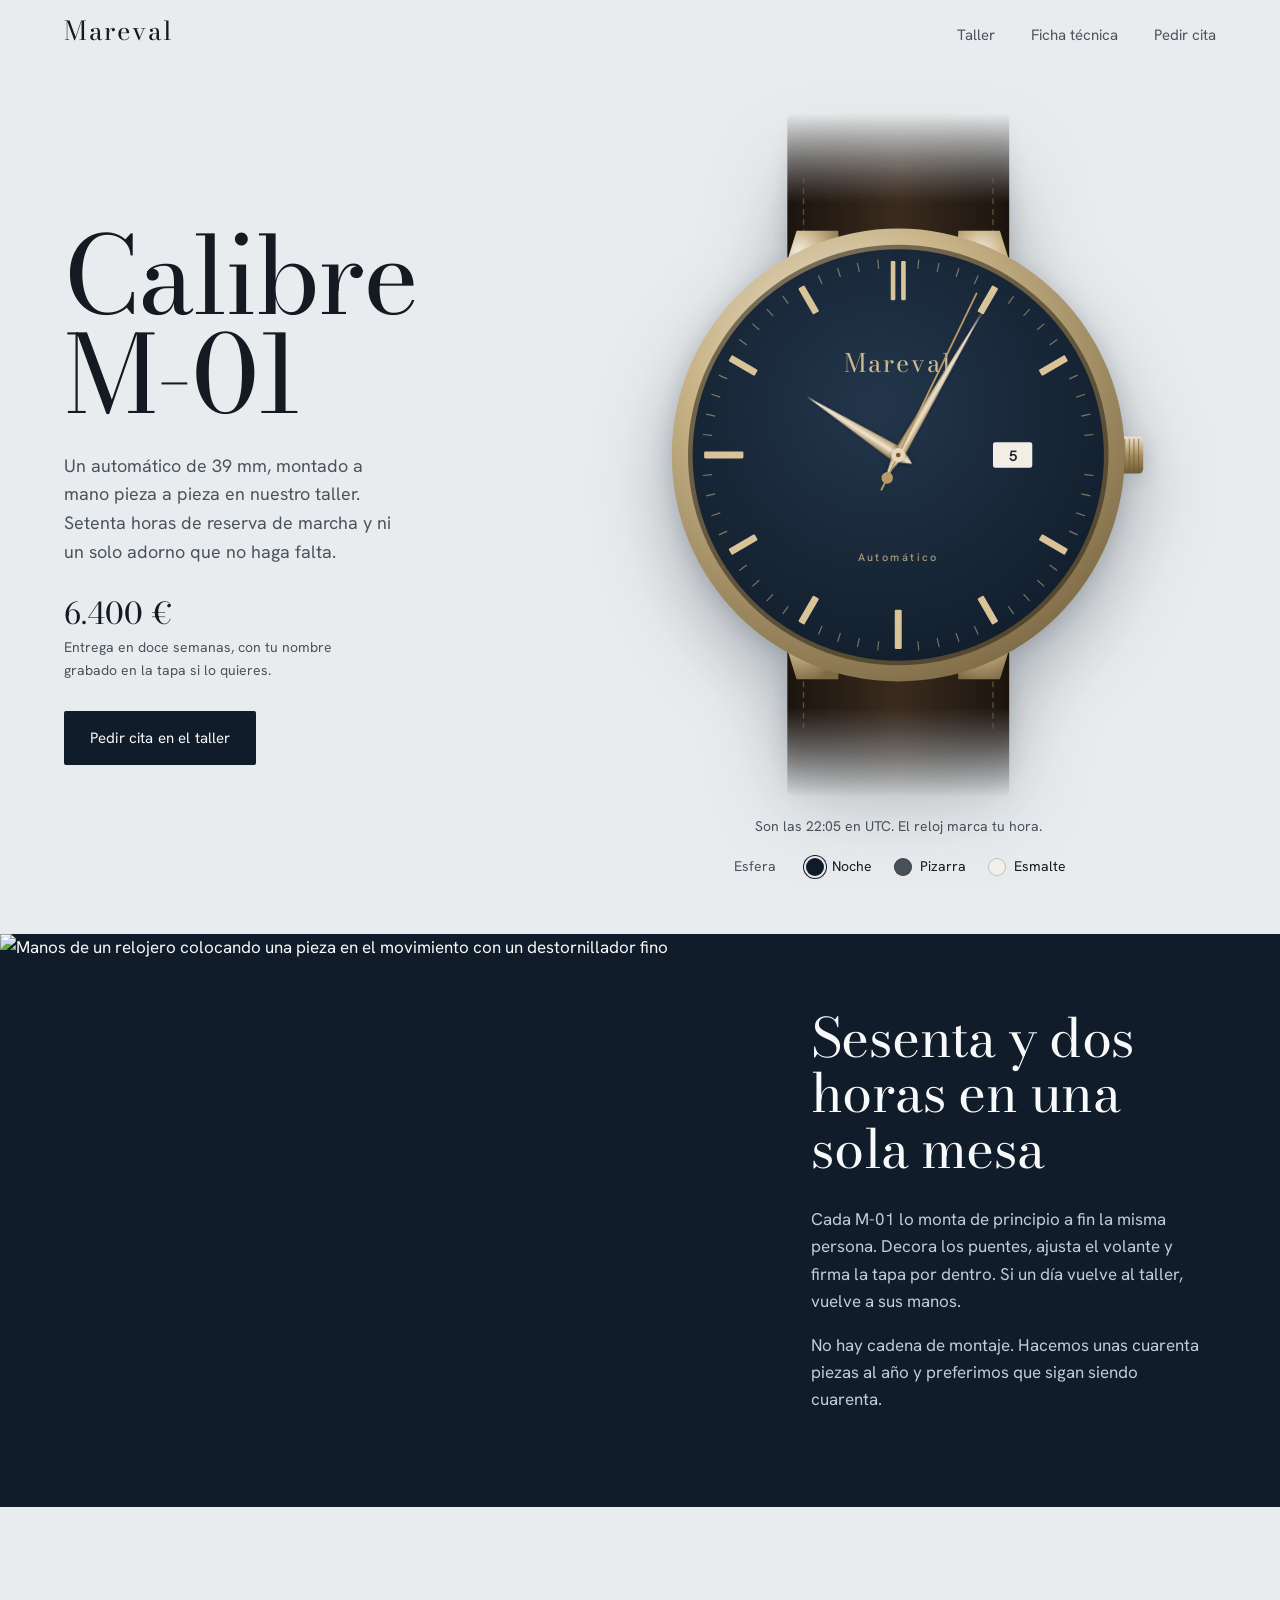
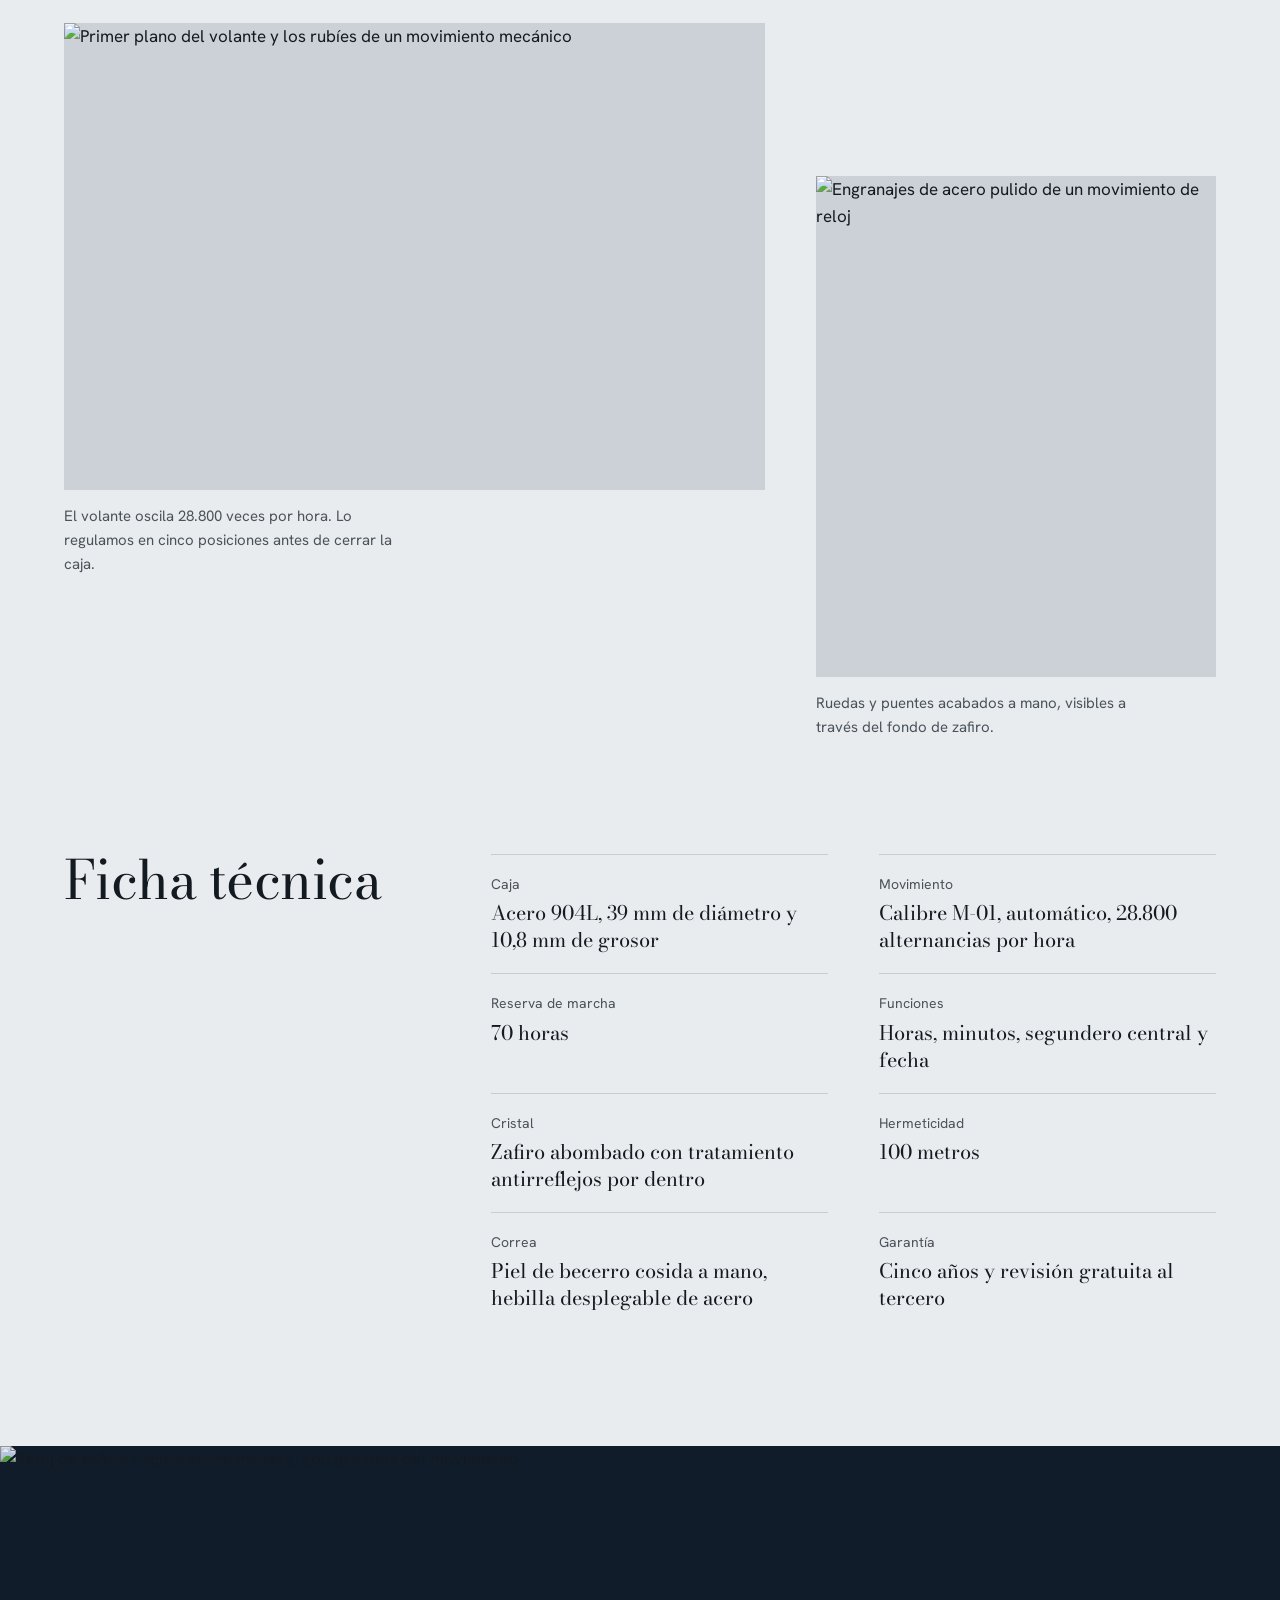
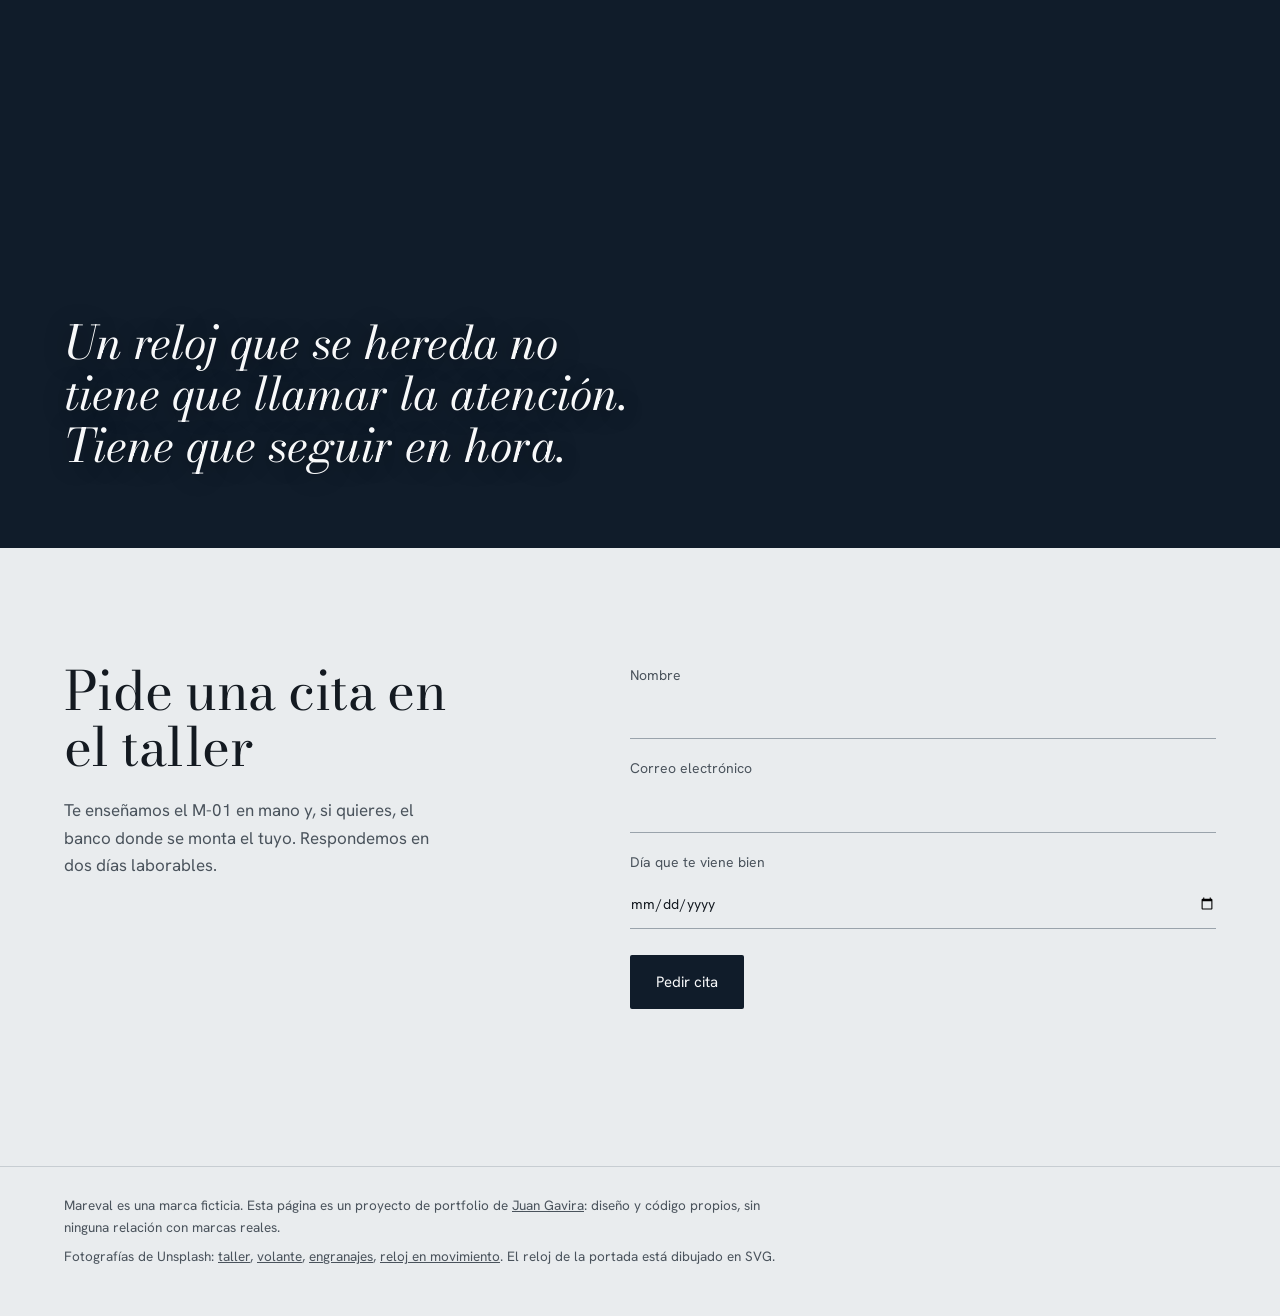
==== mareval/index.html @ 958d4805 "Portfolio y web de Mareval (marca ficticia) Co-Authored-By: Claude Opus 5.5 <noreply@anthropic.com> " ====
<!doctype html>
<html lang="es">
<head>
<meta charset="utf-8">
<meta name="viewport" content="width=device-width, initial-scale=1">
<title>Mareval · Calibre M-01</title>
<meta name="description" content="Mareval Calibre M-01: reloj automático de 39 mm ensamblado a mano. Marca ficticia creada como proyecto de portfolio.">
<link rel="preload" href="../assets/fonts/bodoni-moda-latin-400-normal.woff2" as="font" type="font/woff2" crossorigin>
<link rel="stylesheet" href="mareval.css">
</head>
<body>

<header class="bar">
  <a class="wordmark" href="#inicio" aria-label="Mareval, inicio">Mareval</a>
  <nav aria-label="Secciones">
    <a href="#taller">Taller</a>
    <a href="#ficha">Ficha técnica</a>
    <a href="#cita">Pedir cita</a>
  </nav>
</header>

<main id="inicio">

  <section class="hero" aria-labelledby="hero-t">
    <div class="hero-copy">
      <h1 id="hero-t">Calibre M-01</h1>
      <p class="lede">Un automático de 39&nbsp;mm, montado a mano pieza a pieza en nuestro taller. Setenta horas de reserva de marcha y ni un solo adorno que no haga falta.</p>
      <p class="price">6.400&nbsp;€</p>
      <p class="note">Entrega en doce semanas, con tu nombre grabado en la tapa si lo quieres.</p>
      <a class="cta" href="#cita">Pedir cita en el taller</a>
    </div>

    <figure class="hero-watch">
      <div class="dial-wrap">
        <svg id="dial" viewBox="-14 -96 428 592" role="img" aria-labelledby="dial-t">
          <title id="dial-t">Mareval Calibre M-01 marcando la hora actual</title>
          <defs>
            <radialGradient id="g-case" cx="38%" cy="30%" r="75%">
              <stop offset="0" stop-color="#F3EEE4"/>
              <stop offset=".45" stop-color="#C9B488"/>
              <stop offset="1" stop-color="#7E6A45"/>
            </radialGradient>
            <radialGradient id="g-dial" cx="45%" cy="38%" r="70%">
              <stop offset="0" style="stop-color: var(--dial-hi)"/>
              <stop offset="1" style="stop-color: var(--dial)"/>
            </radialGradient>
            <linearGradient id="g-hand" x1="0" x2="1">
              <stop offset="0" stop-color="#8C7449"/>
              <stop offset=".5" stop-color="#F1E6CF"/>
              <stop offset="1" stop-color="#A88E5E"/>
            </linearGradient>
            <linearGradient id="g-strap" x1="0" x2="1">
              <stop offset="0" stop-color="#1B140E"/><stop offset=".5" stop-color="#3A2B1E"/><stop offset="1" stop-color="#1B140E"/>
            </linearGradient>
            <linearGradient id="g-fade-top" x1="0" y1="0" x2="0" y2="1"><stop offset="0" stop-color="#fff" stop-opacity="0"/><stop offset=".55" stop-color="#fff"/></linearGradient>
            <linearGradient id="g-fade-bot" x1="0" y1="1" x2="0" y2="0"><stop offset="0" stop-color="#fff" stop-opacity="0"/><stop offset=".55" stop-color="#fff"/></linearGradient>
            <mask id="m-strap-top"><rect x="0" y="-96" width="400" height="140" fill="url(#g-fade-top)"/></mask>
            <mask id="m-strap-bot"><rect x="0" y="356" width="400" height="140" fill="url(#g-fade-bot)"/></mask>
            <linearGradient id="g-crown" x1="0" y1="0" x2="0" y2="1">
              <stop offset="0" stop-color="#EDE3CC"/><stop offset=".5" stop-color="#A88E5E"/><stop offset="1" stop-color="#6E5B38"/>
            </linearGradient>
            <filter id="f-shadow" x="-20%" y="-20%" width="140%" height="140%">
              <feDropShadow dx="0" dy="2.5" stdDeviation="2" flood-color="#000" flood-opacity=".35"/>
            </filter>
          </defs>
          <g class="strap">
            <rect x="104" y="-96" width="192" height="150" rx="6" fill="url(#g-strap)" mask="url(#m-strap-top)"/>
            <rect x="104" y="346" width="192" height="150" rx="6" fill="url(#g-strap)" mask="url(#m-strap-bot)"/>
            <path d="M118 -40 V40 M282 -40 V40 M118 360 V440 M282 360 V440" stroke="#7A6448" stroke-width="1.2" stroke-dasharray="5 4" opacity=".7" mask="url(#m-strap-top)"/>
            <path d="M118 360 V440 M282 360 V440" stroke="#7A6448" stroke-width="1.2" stroke-dasharray="5 4" opacity=".7" mask="url(#m-strap-bot)"/>
          </g>
          <g class="lugs" fill="url(#g-case)">
            <path d="M92 70 L112 6 L148 6 L150 40 Z"/><path d="M308 70 L288 6 L252 6 L250 40 Z"/>
            <path d="M92 330 L112 394 L148 394 L150 360 Z"/><path d="M308 330 L288 394 L252 394 L250 360 Z"/>
          </g>
          <rect x="392" y="184" width="20" height="32" rx="4" fill="url(#g-crown)"/>
          <path d="M396 186 V214 M400 186 V214 M404 186 V214 M408 186 V214" stroke="#6E5B38" stroke-width="1" opacity=".6"/>
          <circle cx="200" cy="200" r="196" fill="url(#g-case)"/>
          <circle cx="200" cy="200" r="182" fill="#2B2416" opacity=".55"/>
          <circle cx="200" cy="200" r="178" fill="url(#g-dial)"/>
          <g id="ticks"></g>
          <g id="indices"></g>
          <text x="200" y="128" text-anchor="middle" class="dial-brand">Mareval</text>
          <text x="200" y="292" text-anchor="middle" class="dial-small">Automático</text>
          <g class="date">
            <rect x="282" y="189" width="34" height="22" rx="2" style="fill: var(--date-bg)"/>
            <text id="date" x="299" y="205" text-anchor="middle">1</text>
          </g>
          <g id="h-hour" filter="url(#f-shadow)"><path d="M200 214 L193 200 L200 106 L207 200 Z" fill="url(#g-hand)"/></g>
          <g id="h-min" filter="url(#f-shadow)"><path d="M200 220 L195 200 L200 54 L205 200 Z" fill="url(#g-hand)"/></g>
          <g id="h-sec"><rect x="199.2" y="44" width="1.6" height="190" fill="#B89B66"/><circle cx="200" cy="222" r="5" fill="#B89B66"/></g>
          <circle cx="200" cy="200" r="6" fill="#E5D7B8"/><circle cx="200" cy="200" r="2" fill="#6E5B38"/>
        </svg>
      </div>
      <figcaption id="now">Marca tu hora local.</figcaption>
      <fieldset class="dials" aria-label="Color de la esfera">
        <legend>Esfera</legend>
        <label><input type="radio" name="dial" value="noche" checked><span class="sw sw-noche"></span>Noche</label>
        <label><input type="radio" name="dial" value="pizarra"><span class="sw sw-pizarra"></span>Pizarra</label>
        <label><input type="radio" name="dial" value="esmalte"><span class="sw sw-esmalte"></span>Esmalte</label>
      </fieldset>
    </figure>
  </section>

  <section class="taller" id="taller" aria-labelledby="taller-t">
    <figure class="taller-photo">
      <img src="https://images.unsplash.com/photo-1649803091689-0e65c4e9581f?w=1800&q=80&auto=format&fit=crop" alt="Manos de un relojero colocando una pieza en el movimiento con un destornillador fino" loading="lazy" width="1800" height="1200">
    </figure>
    <div class="taller-copy">
      <h2 id="taller-t">Sesenta y dos horas en una sola mesa</h2>
      <p>Cada M-01 lo monta de principio a fin la misma persona. Decora los puentes, ajusta el volante y firma la tapa por dentro. Si un día vuelve al taller, vuelve a sus manos.</p>
      <p>No hay cadena de montaje. Hacemos unas cuarenta piezas al año y preferimos que sigan siendo cuarenta.</p>
    </div>
  </section>

  <section class="macro" aria-label="El movimiento">
    <figure class="m1">
      <img src="https://images.unsplash.com/photo-1633451238042-85d93d267866?w=1400&q=80&auto=format&fit=crop" alt="Primer plano del volante y los rubíes de un movimiento mecánico" loading="lazy" width="1400" height="930">
      <figcaption>El volante oscila 28.800 veces por hora. Lo regulamos en cinco posiciones antes de cerrar la caja.</figcaption>
    </figure>
    <figure class="m2">
      <img src="https://images.unsplash.com/photo-1646724810360-abfa1bb76d6d?w=1000&q=80&auto=format&fit=crop" alt="Engranajes de acero pulido de un movimiento de reloj" loading="lazy" width="1000" height="900">
      <figcaption>Ruedas y puentes acabados a mano, visibles a través del fondo de zafiro.</figcaption>
    </figure>
  </section>

  <section class="ficha" id="ficha" aria-labelledby="ficha-t">
    <h2 id="ficha-t">Ficha técnica</h2>
    <dl>
      <div><dt>Caja</dt><dd>Acero 904L, 39&nbsp;mm de diámetro y 10,8&nbsp;mm de grosor</dd></div>
      <div><dt>Movimiento</dt><dd>Calibre M-01, automático, 28.800 alternancias por hora</dd></div>
      <div><dt>Reserva de marcha</dt><dd>70 horas</dd></div>
      <div><dt>Funciones</dt><dd>Horas, minutos, segundero central y fecha</dd></div>
      <div><dt>Cristal</dt><dd>Zafiro abombado con tratamiento antirreflejos por dentro</dd></div>
      <div><dt>Hermeticidad</dt><dd>100 metros</dd></div>
      <div><dt>Correa</dt><dd>Piel de becerro cosida a mano, hebilla desplegable de acero</dd></div>
      <div><dt>Garantía</dt><dd>Cinco años y revisión gratuita al tercero</dd></div>
    </dl>
  </section>

  <section class="pausa" aria-label="Fotografía">
    <img src="https://images.unsplash.com/photo-1772736785235-19d1579acb0e?w=2200&q=80&auto=format&fit=crop" alt="Reloj de esfera oscura sobre madera, con la estela del movimiento" loading="lazy" width="2200" height="1200">
    <p>Un reloj que se hereda no tiene que llamar la atención. Tiene que seguir en hora.</p>
  </section>

  <section class="cita" id="cita" aria-labelledby="cita-t">
    <div>
      <h2 id="cita-t">Pide una cita en el taller</h2>
      <p>Te enseñamos el M-01 en mano y, si quieres, el banco donde se monta el tuyo. Respondemos en dos días laborables.</p>
    </div>
    <form id="form-cita" novalidate>
      <label>Nombre<input name="nombre" autocomplete="name" required></label>
      <label>Correo electrónico<input name="email" type="email" autocomplete="email" required></label>
      <label>Día que te viene bien<input name="dia" type="date" required></label>
      <button type="submit">Pedir cita</button>
      <p class="form-msg" id="form-msg" role="status" aria-live="polite"></p>
    </form>
  </section>
</main>

<footer class="pie">
  <p>Mareval es una marca ficticia. Esta página es un proyecto de portfolio de <a href="../">Juan Gavira</a>: diseño y código propios, sin ninguna relación con marcas reales.</p>
  <p>Fotografías de Unsplash: <a href="https://unsplash.com/es/fotos/un-hombre-sostiene-un-reloj-en-la-mano-fToJybgJ0NQ">taller</a>, <a href="https://unsplash.com/es/fotos/un-primer-plano-de-una-esfera-de-reloj-con-los-engranajes-perdidos-3dyDozzCORw">volante</a>, <a href="https://unsplash.com/es/fotos/una-vista-de-cerca-de-un-movimiento-de-reloj-HmIwomthlWw">engranajes</a>, <a href="https://unsplash.com/es/fotos/un-reloj-con-desenfoque-de-movimiento-sobre-una-superficie-oscura-D8WPGuTbllA">reloj en movimiento</a>. El reloj de la portada está dibujado en SVG.</p>
</footer>

<script src="mareval.js"></script>
</body>
</html>
---- mareval/mareval.css ----
/* Mareval · Calibre M-01 — marca ficticia */
@font-face { font-family: "Bodoni Moda"; src: url("../assets/fonts/bodoni-moda-latin-400-normal.woff2") format("woff2"); font-weight: 400; font-display: swap; }
@font-face { font-family: "Bodoni Moda"; src: url("../assets/fonts/bodoni-moda-latin-500-normal.woff2") format("woff2"); font-weight: 500; font-display: swap; }
@font-face { font-family: "Bodoni Moda"; src: url("../assets/fonts/bodoni-moda-latin-400-italic.woff2") format("woff2"); font-weight: 400; font-style: italic; font-display: swap; }
@font-face { font-family: "Hanken Grotesk"; src: url("../assets/fonts/hanken-grotesk-latin-wght-normal.woff2") format("woff2"); font-weight: 100 900; font-display: swap; }

:root {
  /* paleta */
  --niebla: #E9ECEE;      /* fondo: gris frío, como el acero satinado */
  --medianoche: #101C2A;  /* esfera y secciones oscuras */
  --champan: #B89B66;     /* índices, agujas, detalles */
  --grafito: #4A535C;     /* texto secundario */
  --esmalte: #F8F9FA;     /* superficies claras */
  --tinta: #141A21;       /* texto principal */

  /* esfera (cambia con el selector) */
  --dial: #101C2A; --dial-hi: #23364B; --index: #D9C49A; --dial-text: #CDB98F; --date-bg: #F2EEE6; --date-fg: #1B2430;

  --serif: "Bodoni Moda", "Didot", "Bodoni 72", Georgia, serif;
  --sans: "Hanken Grotesk", "Helvetica Neue", Arial, sans-serif;
  --pad: clamp(20px, 5vw, 72px);
  --max: 1320px;
}
[data-dial="pizarra"] { --dial: #3B4248; --dial-hi: #5D666E; --index: #E8EBEE; --dial-text: #D6DADD; }
[data-dial="esmalte"] { --dial: #EDEAE3; --dial-hi: #FBFAF7; --index: #1D2733; --dial-text: #3A4450; --date-bg: #FFFFFF; }

* { box-sizing: border-box; }
html { scroll-behavior: smooth; }
@media (prefers-reduced-motion: reduce) { html { scroll-behavior: auto; } }
body { margin: 0; background: var(--niebla); color: var(--tinta); font: 400 17px/1.6 var(--sans); -webkit-font-smoothing: antialiased; }
img { display: block; max-width: 100%; height: auto; }
a { color: inherit; }
:focus-visible { outline: 2px solid var(--champan); outline-offset: 3px; }
h1, h2 { font-family: var(--serif); font-weight: 400; letter-spacing: -0.01em; margin: 0; }

/* ---- barra */
.bar { position: sticky; top: 0; z-index: 10; display: flex; align-items: baseline; justify-content: space-between; gap: 24px;
  padding: 18px var(--pad); background: color-mix(in srgb, var(--niebla) 88%, transparent); backdrop-filter: blur(10px); }
.wordmark { font: 400 26px/1 var(--serif); letter-spacing: 0.06em; text-decoration: none; }
.bar nav { display: flex; gap: clamp(14px, 3vw, 36px); font-size: 15px; }
.bar nav a { text-decoration: none; color: var(--grafito); }
.bar nav a:hover { color: var(--tinta); }

/* ---- portada */
.hero { max-width: var(--max); margin: 0 auto; min-height: calc(100svh - 64px); padding: clamp(24px, 4vw, 48px) var(--pad) 56px;
  display: grid; grid-template-columns: minmax(0, 5fr) minmax(0, 7fr); align-items: center; gap: clamp(24px, 5vw, 80px); }
.hero h1 { font-size: clamp(54px, 8.4vw, 132px); line-height: 0.92; letter-spacing: -0.025em; }
.lede { max-width: 34ch; margin: 28px 0 0; font-size: clamp(17px, 1.4vw, 19px); color: var(--grafito); }
.price { margin: 32px 0 0; font: 400 30px/1 var(--serif); }
.note { margin: 8px 0 0; font-size: 14px; color: var(--grafito); max-width: 36ch; }
.cta { display: inline-block; margin-top: 30px; padding: 15px 26px; background: var(--medianoche); color: var(--esmalte); text-decoration: none; font-size: 15px; letter-spacing: 0.01em; border-radius: 2px; }
.cta:hover { background: #1C2D41; }

.hero-watch { margin: 0; display: grid; justify-items: center; gap: 18px; }
.dial-wrap { height: min(76svh, 760px); max-width: 100%; aspect-ratio: 428 / 592; filter: drop-shadow(0 30px 40px rgba(16, 28, 42, 0.28)) drop-shadow(0 6px 10px rgba(16, 28, 42, 0.18)); }
#dial { width: 100%; height: 100%; display: block; }
#dial circle[fill="url(#g-dial)"] { transition: fill 400ms ease; }
.tick { stroke: var(--dial-text); stroke-width: 1; opacity: .55; }
.idx { fill: var(--index); }
.dial-brand { font: 400 22px var(--serif); letter-spacing: 0.08em; fill: var(--dial-text); }
.dial-small { font: 500 9.5px var(--sans); letter-spacing: 0.22em; fill: var(--dial-text); opacity: .8; }
.date text { font: 600 13px var(--sans); fill: var(--date-fg); }
#now { font-size: 14px; color: var(--grafito); font-variant-numeric: tabular-nums; }

.dials { border: 0; margin: 0; padding: 0; display: flex; gap: 22px; align-items: center; }
.dials legend { float: left; margin-right: 6px; font-size: 14px; color: var(--grafito); }
.dials label { display: inline-flex; align-items: center; gap: 8px; font-size: 14px; cursor: pointer; }
.dials input { position: absolute; opacity: 0; pointer-events: none; }
.sw { width: 18px; height: 18px; border-radius: 50%; box-shadow: inset 0 0 0 1px rgba(0,0,0,.2); }
.sw-noche { background: #101C2A; } .sw-pizarra { background: #4A5259; } .sw-esmalte { background: #F3F1EC; }
.dials input:checked + .sw { box-shadow: 0 0 0 2px var(--niebla), 0 0 0 3px var(--tinta); }
.dials input:focus-visible + .sw { outline: 2px solid var(--champan); outline-offset: 4px; }

/* ---- taller */
.taller { background: var(--medianoche); color: var(--esmalte); display: grid; grid-template-columns: minmax(0, 7fr) minmax(0, 5fr); align-items: end; }
.taller-photo { margin: 0; height: 100%; min-height: 520px; }
.taller-photo img { width: 100%; height: 100%; object-fit: cover; }
.taller-copy { padding: clamp(40px, 6vw, 96px) var(--pad) clamp(40px, 6vw, 96px) clamp(32px, 5vw, 72px); }
.taller h2 { font-size: clamp(34px, 4.2vw, 60px); line-height: 1.04; max-width: 13ch; }
.taller p { color: #C3CBD3; max-width: 40ch; }
.taller h2 + p { margin-top: 28px; }

/* ---- macro */
.macro { max-width: var(--max); margin: 0 auto; padding: clamp(64px, 9vw, 140px) var(--pad); display: grid; grid-template-columns: minmax(0, 7fr) minmax(0, 4fr); gap: clamp(20px, 4vw, 56px); align-items: start; }
.macro figure { margin: 0; }
.macro .m2 { margin-top: clamp(60px, 12vw, 180px); }
.macro img { width: 100%; aspect-ratio: 3 / 2; object-fit: cover; background: #CBD1D6; }
.macro .m2 img { aspect-ratio: 4 / 5; }
.macro figcaption { margin-top: 14px; font-size: 15px; color: var(--grafito); max-width: 42ch; }

/* ---- ficha */
.ficha { max-width: var(--max); margin: 0 auto; padding: 0 var(--pad) clamp(64px, 9vw, 140px); display: grid; grid-template-columns: minmax(0, 4fr) minmax(0, 8fr); gap: clamp(24px, 5vw, 80px); }
.ficha h2 { font-size: clamp(34px, 4.2vw, 60px); line-height: 1; }
.ficha dl { margin: 0; display: grid; grid-template-columns: 1fr 1fr; column-gap: clamp(24px, 4vw, 56px); }
.ficha dl div { padding: 18px 0 20px; border-top: 1px solid #C7CDD2; }
.ficha dt { font-size: 14px; color: var(--grafito); }
.ficha dd { margin: 4px 0 0; font: 400 20px/1.35 var(--serif); }

/* ---- pausa */
.pausa { position: relative; background: var(--medianoche); }
.pausa img { width: 100%; height: min(78svh, 760px); object-fit: cover; opacity: .9; }
.pausa p { position: absolute; left: var(--pad); bottom: clamp(28px, 6vw, 80px); margin: 0; max-width: 20ch; color: var(--esmalte);
  font: italic 400 clamp(28px, 3.6vw, 52px)/1.12 var(--serif); text-shadow: 0 2px 24px rgba(0,0,0,.45); }

/* ---- cita */
.cita { max-width: var(--max); margin: 0 auto; padding: clamp(64px, 9vw, 140px) var(--pad); display: grid; grid-template-columns: minmax(0, 5fr) minmax(0, 6fr); gap: clamp(24px, 6vw, 96px); }
.cita h2 { font-size: clamp(34px, 4.2vw, 60px); line-height: 1.04; max-width: 12ch; }
.cita h2 + p { color: var(--grafito); max-width: 38ch; margin-top: 22px; }
form { display: grid; gap: 18px; align-content: start; }
form label { display: grid; gap: 6px; font-size: 14px; color: var(--grafito); }
form input { font: inherit; color: var(--tinta); padding: 12px 0; border: 0; border-bottom: 1px solid #9AA3AB; background: transparent; border-radius: 0; }
form input:focus { outline: none; border-bottom-color: var(--tinta); }
form input:focus-visible { outline: 2px solid var(--champan); outline-offset: 2px; }
form button { justify-self: start; margin-top: 8px; padding: 15px 26px; font: inherit; font-size: 15px; background: var(--medianoche); color: var(--esmalte); border: 0; border-radius: 2px; cursor: pointer; }
form button:hover { background: #1C2D41; }
.form-msg { margin: 0; min-height: 1.6em; font-size: 15px; }
.form-msg.bad { color: #9B2C2C; } .form-msg.ok { color: #2F5D3A; }

/* ---- pie */
.pie { border-top: 1px solid #C7CDD2; max-width: var(--max); margin: 0 auto; padding: 28px var(--pad) 40px; font-size: 13.5px; color: var(--grafito); }
.pie p { max-width: 90ch; margin: 0 0 8px; }

/* ---- móvil */
@media (max-width: 860px) {
  .hero { grid-template-columns: 1fr; min-height: 0; }
  .hero-watch { order: -1; }
  .dial-wrap { height: auto; width: min(80%, 360px); }
  .taller { grid-template-columns: 1fr; }
  .taller-photo { min-height: 320px; }
  .macro, .ficha, .cita { grid-template-columns: 1fr; }
  .macro .m2 { margin-top: 0; }
  .ficha dl { grid-template-columns: 1fr; }
  .bar nav a:not(:last-child) { display: none; }
}
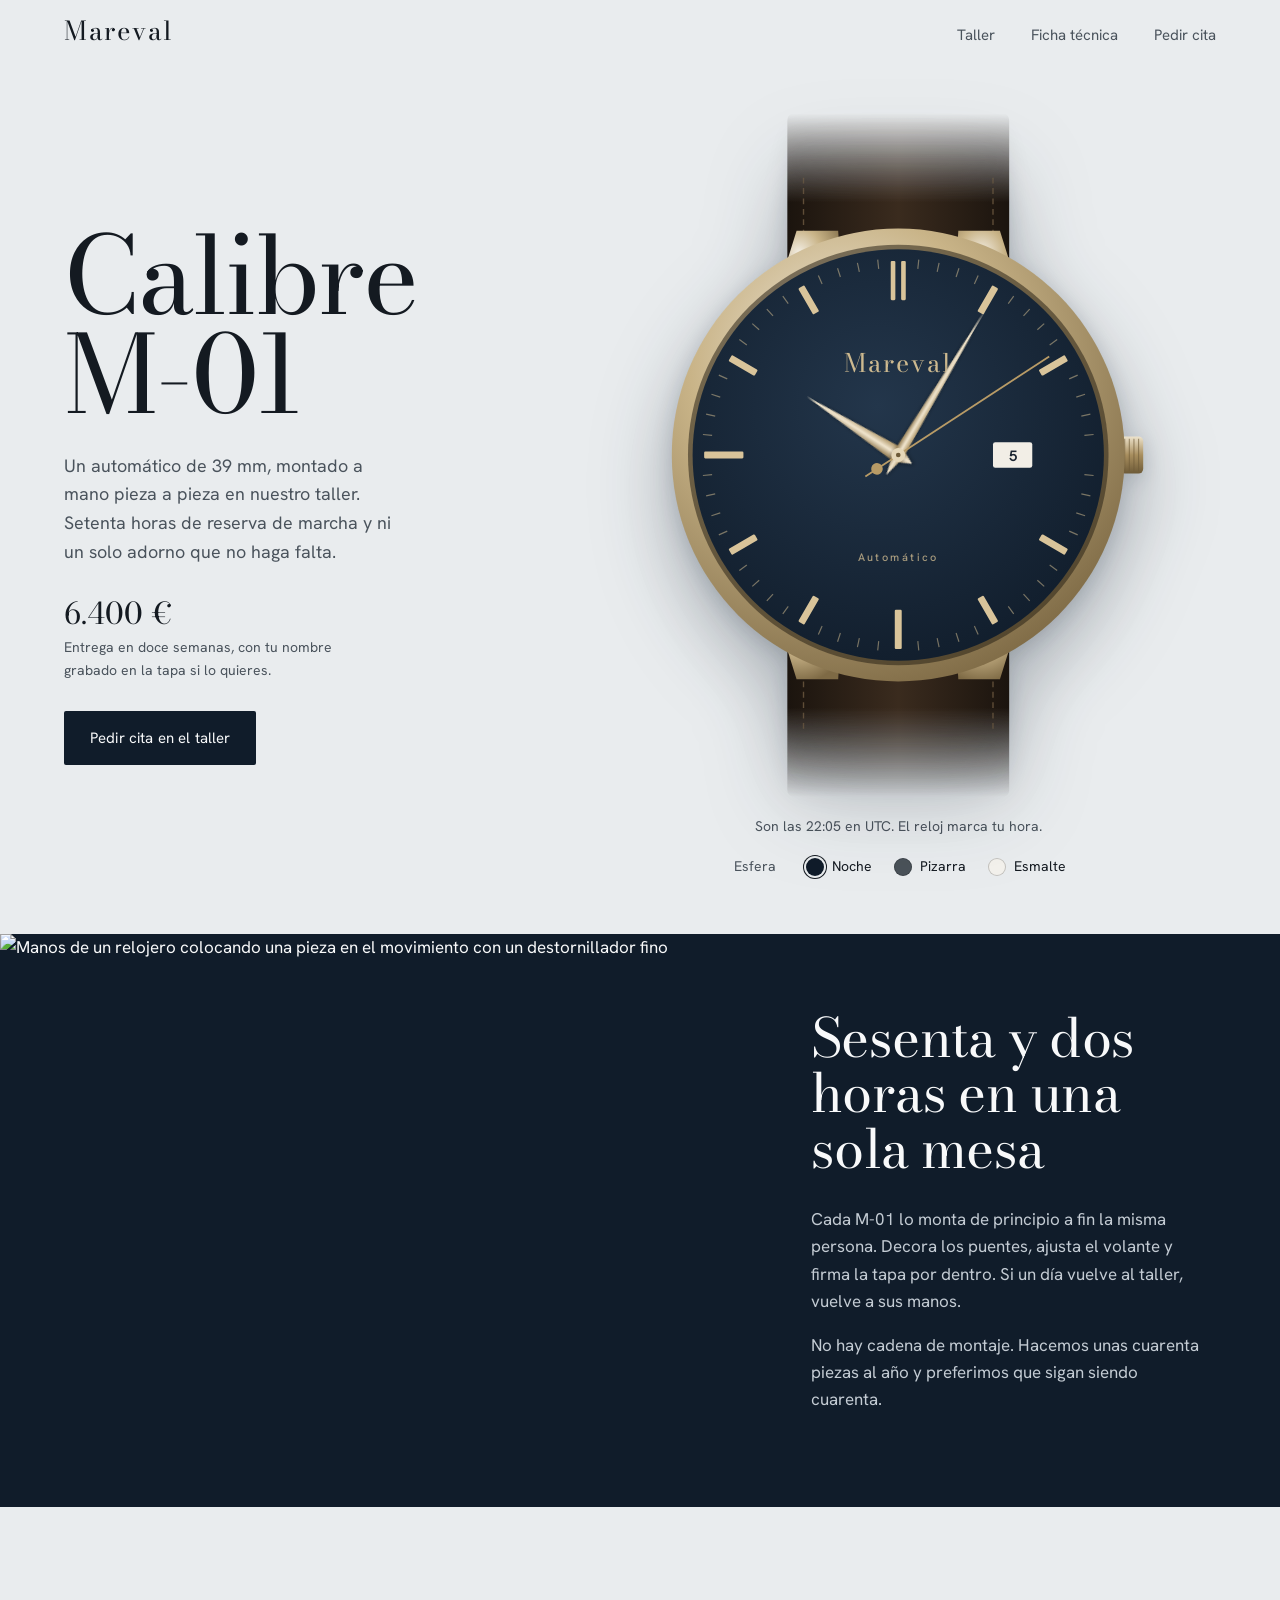
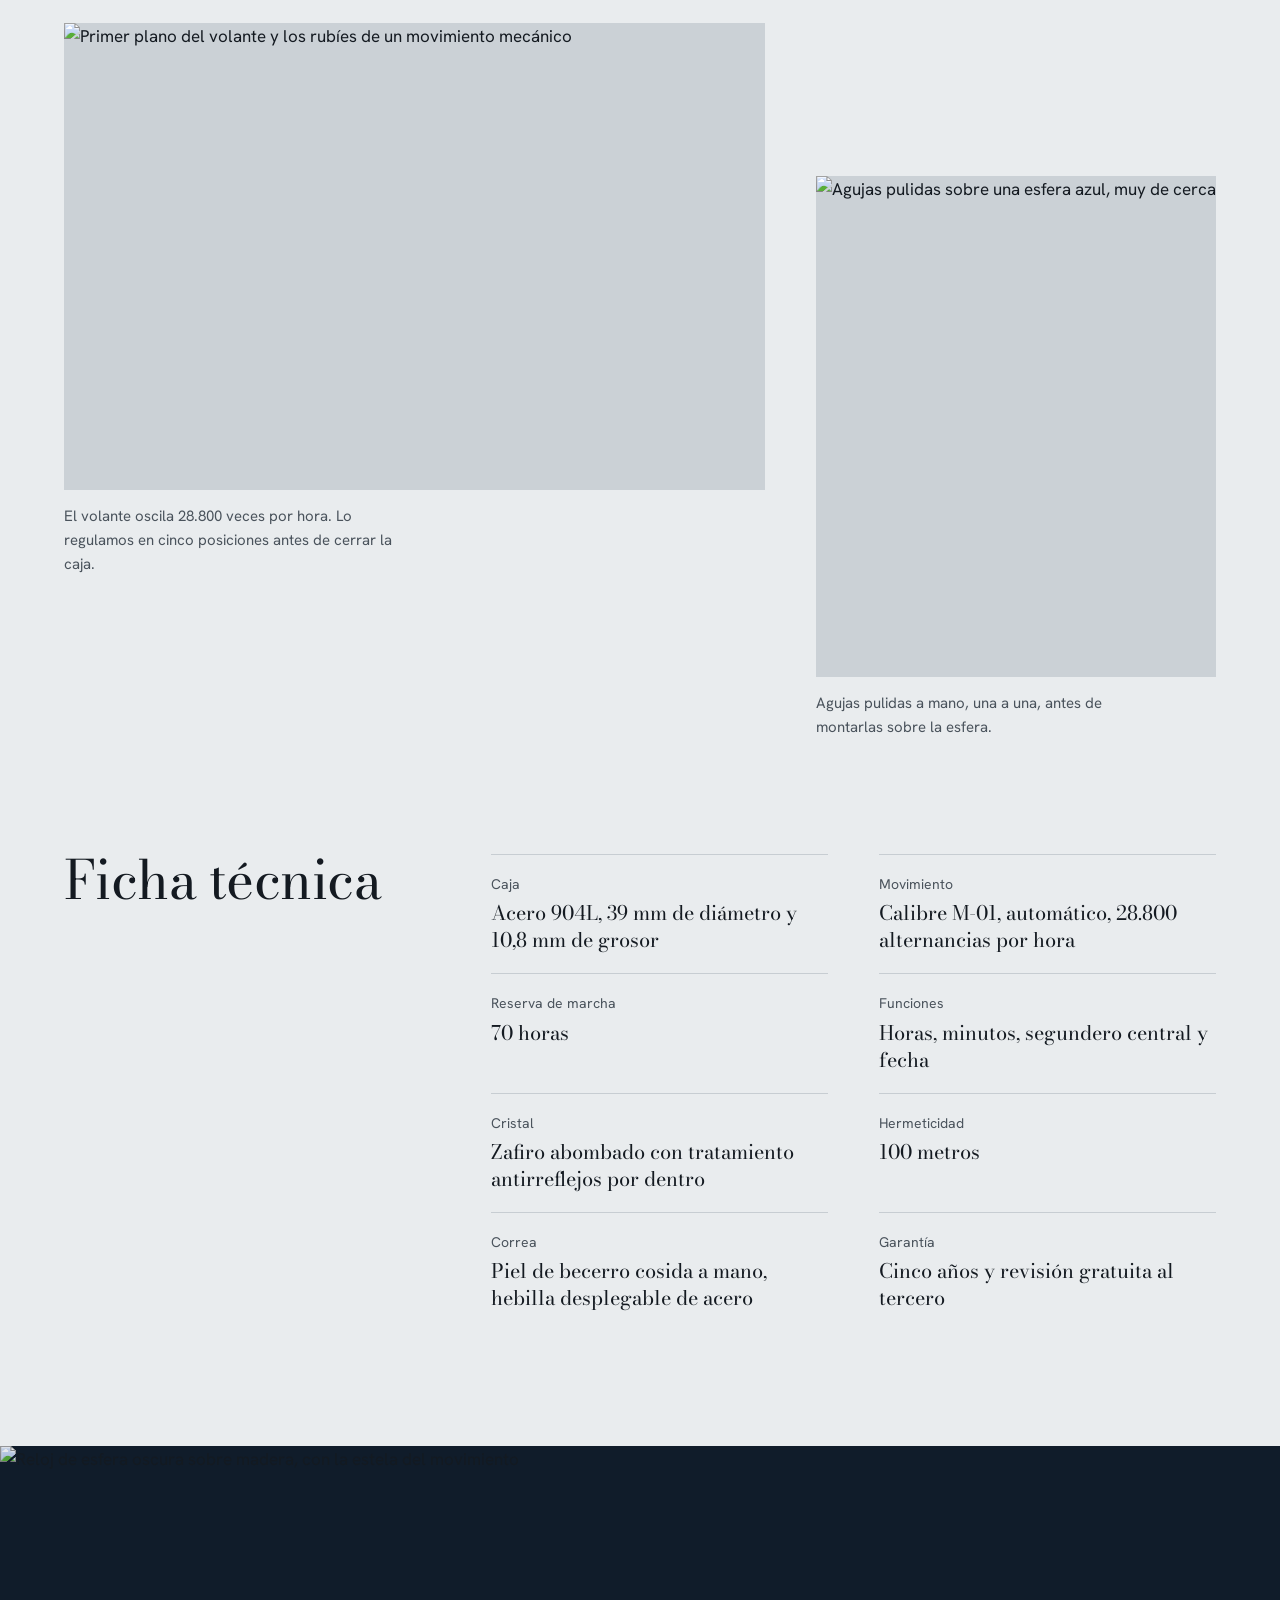
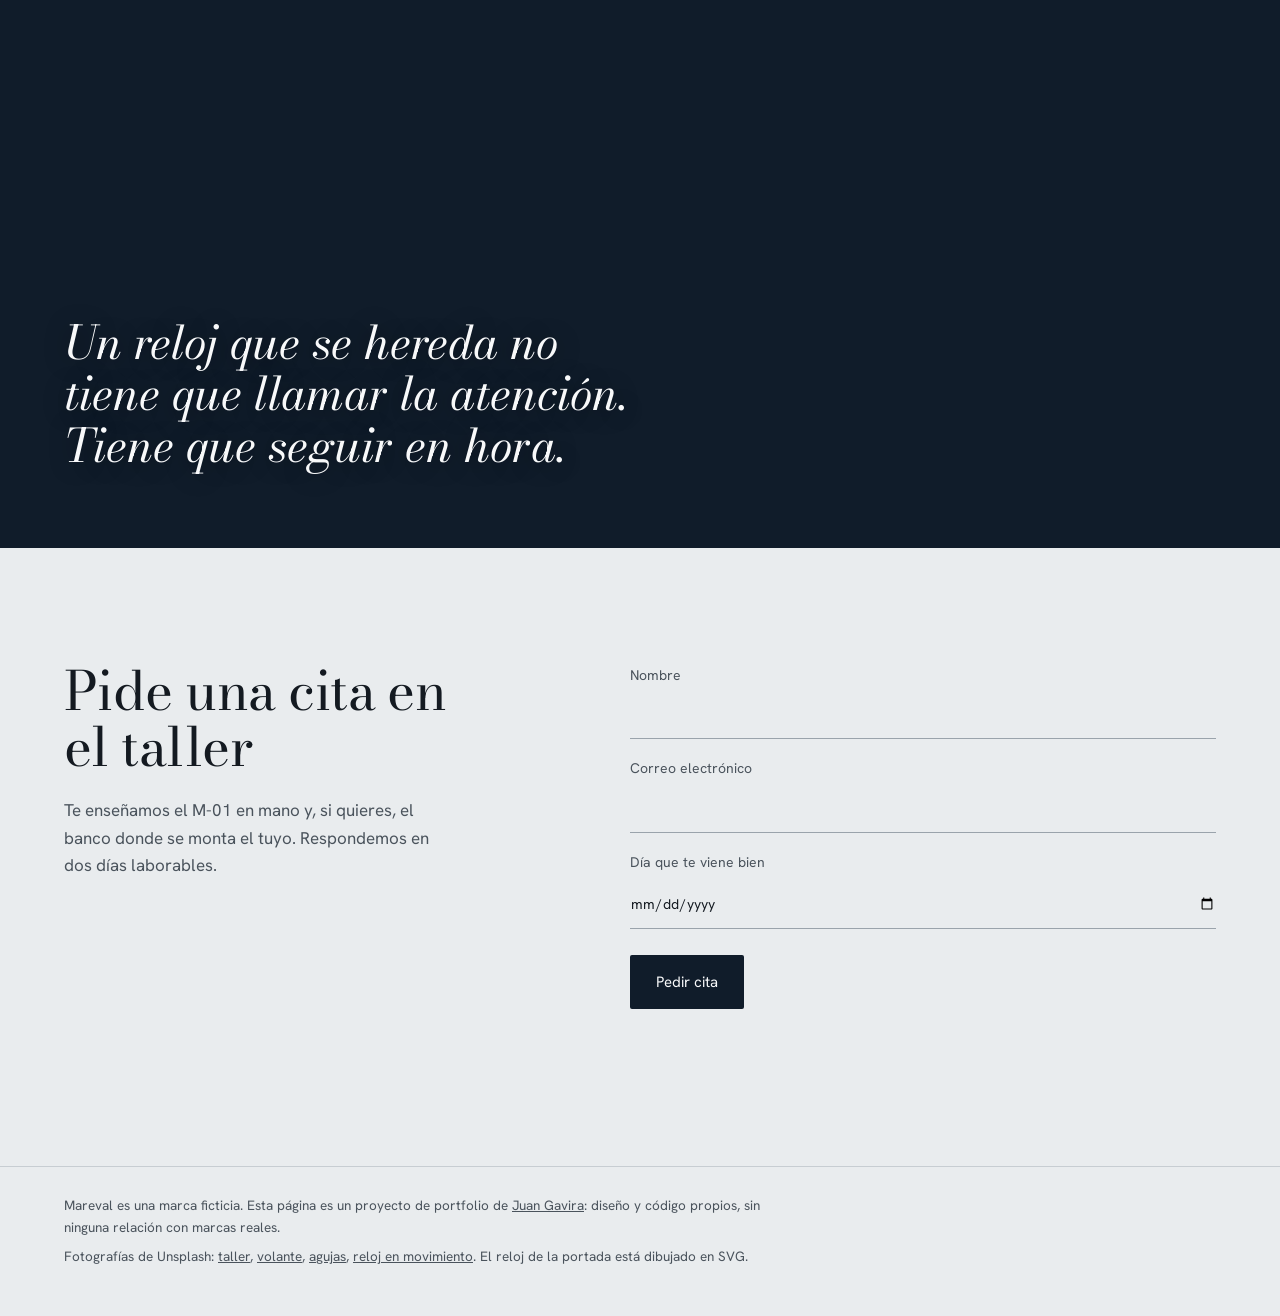
==== commit 58607d21: "Mareval: foto de agujas en lugar de engranajes con texto grabado Co-Authored-By: Claude Opus 5.5 <no" ====
--- a/mareval/index.html
+++ b/mareval/index.html
@@ -119,8 +119,8 @@
       <figcaption>El volante oscila 28.800 veces por hora. Lo regulamos en cinco posiciones antes de cerrar la caja.</figcaption>
     </figure>
     <figure class="m2">
-      <img src="https://images.unsplash.com/photo-1646724810360-abfa1bb76d6d?w=1000&q=80&auto=format&fit=crop" alt="Engranajes de acero pulido de un movimiento de reloj" loading="lazy" width="1000" height="900">
-      <figcaption>Ruedas y puentes acabados a mano, visibles a través del fondo de zafiro.</figcaption>
+      <img src="https://images.unsplash.com/photo-1541288560518-7b81ae9077a3?w=1000&q=80&auto=format&fit=crop" alt="Agujas pulidas sobre una esfera azul, muy de cerca" loading="lazy" width="1000" height="900">
+      <figcaption>Agujas pulidas a mano, una a una, antes de montarlas sobre la esfera.</figcaption>
     </figure>
   </section>
 
@@ -160,7 +160,7 @@
 
 <footer class="pie">
   <p>Mareval es una marca ficticia. Esta página es un proyecto de portfolio de <a href="../">Juan Gavira</a>: diseño y código propios, sin ninguna relación con marcas reales.</p>
-  <p>Fotografías de Unsplash: <a href="https://unsplash.com/es/fotos/un-hombre-sostiene-un-reloj-en-la-mano-fToJybgJ0NQ">taller</a>, <a href="https://unsplash.com/es/fotos/un-primer-plano-de-una-esfera-de-reloj-con-los-engranajes-perdidos-3dyDozzCORw">volante</a>, <a href="https://unsplash.com/es/fotos/una-vista-de-cerca-de-un-movimiento-de-reloj-HmIwomthlWw">engranajes</a>, <a href="https://unsplash.com/es/fotos/un-reloj-con-desenfoque-de-movimiento-sobre-una-superficie-oscura-D8WPGuTbllA">reloj en movimiento</a>. El reloj de la portada está dibujado en SVG.</p>
+  <p>Fotografías de Unsplash: <a href="https://unsplash.com/es/fotos/un-hombre-sostiene-un-reloj-en-la-mano-fToJybgJ0NQ">taller</a>, <a href="https://unsplash.com/es/fotos/un-primer-plano-de-una-esfera-de-reloj-con-los-engranajes-perdidos-3dyDozzCORw">volante</a>, <a href="https://unsplash.com/es/fotos/un-primer-plano-de-una-esfera-de-reloj-azul-f_2qB_YgFW4">agujas</a>, <a href="https://unsplash.com/es/fotos/un-reloj-con-desenfoque-de-movimiento-sobre-una-superficie-oscura-D8WPGuTbllA">reloj en movimiento</a>. El reloj de la portada está dibujado en SVG.</p>
 </footer>
 
 <script src="mareval.js"></script>
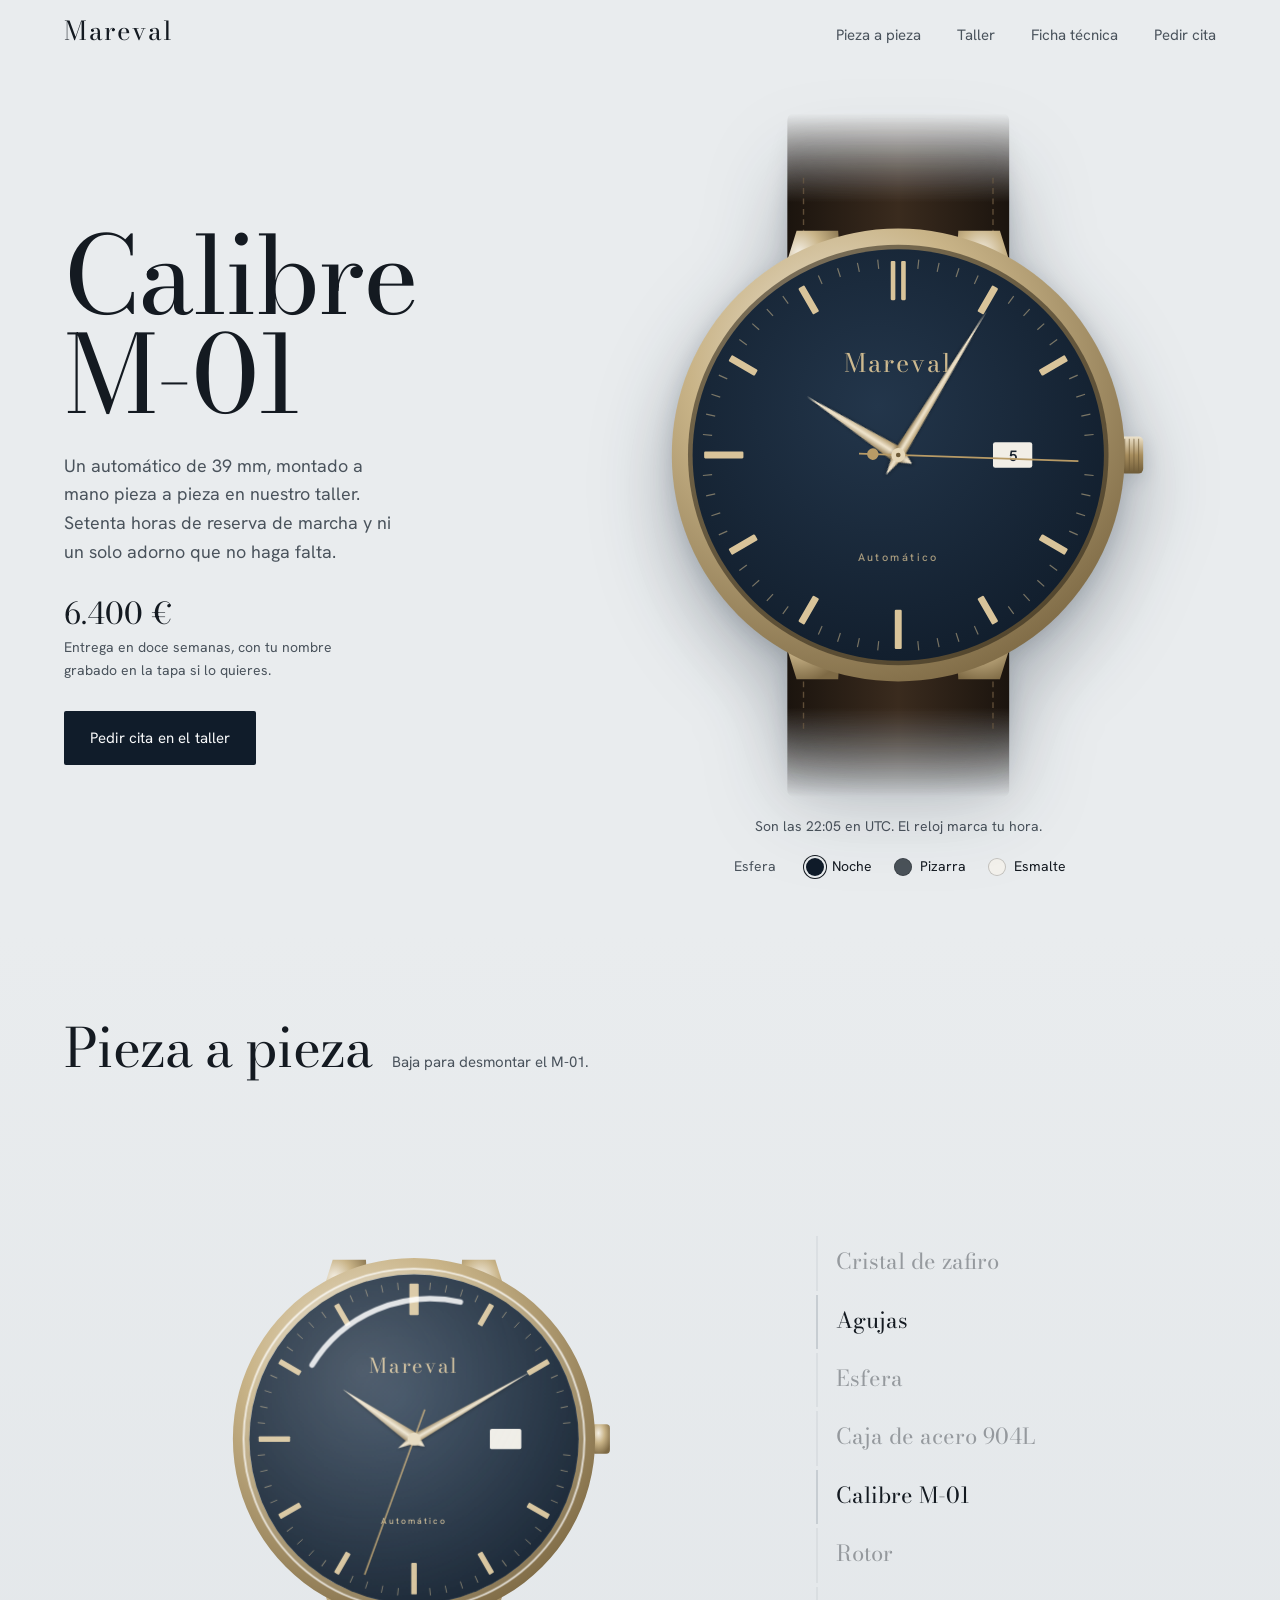
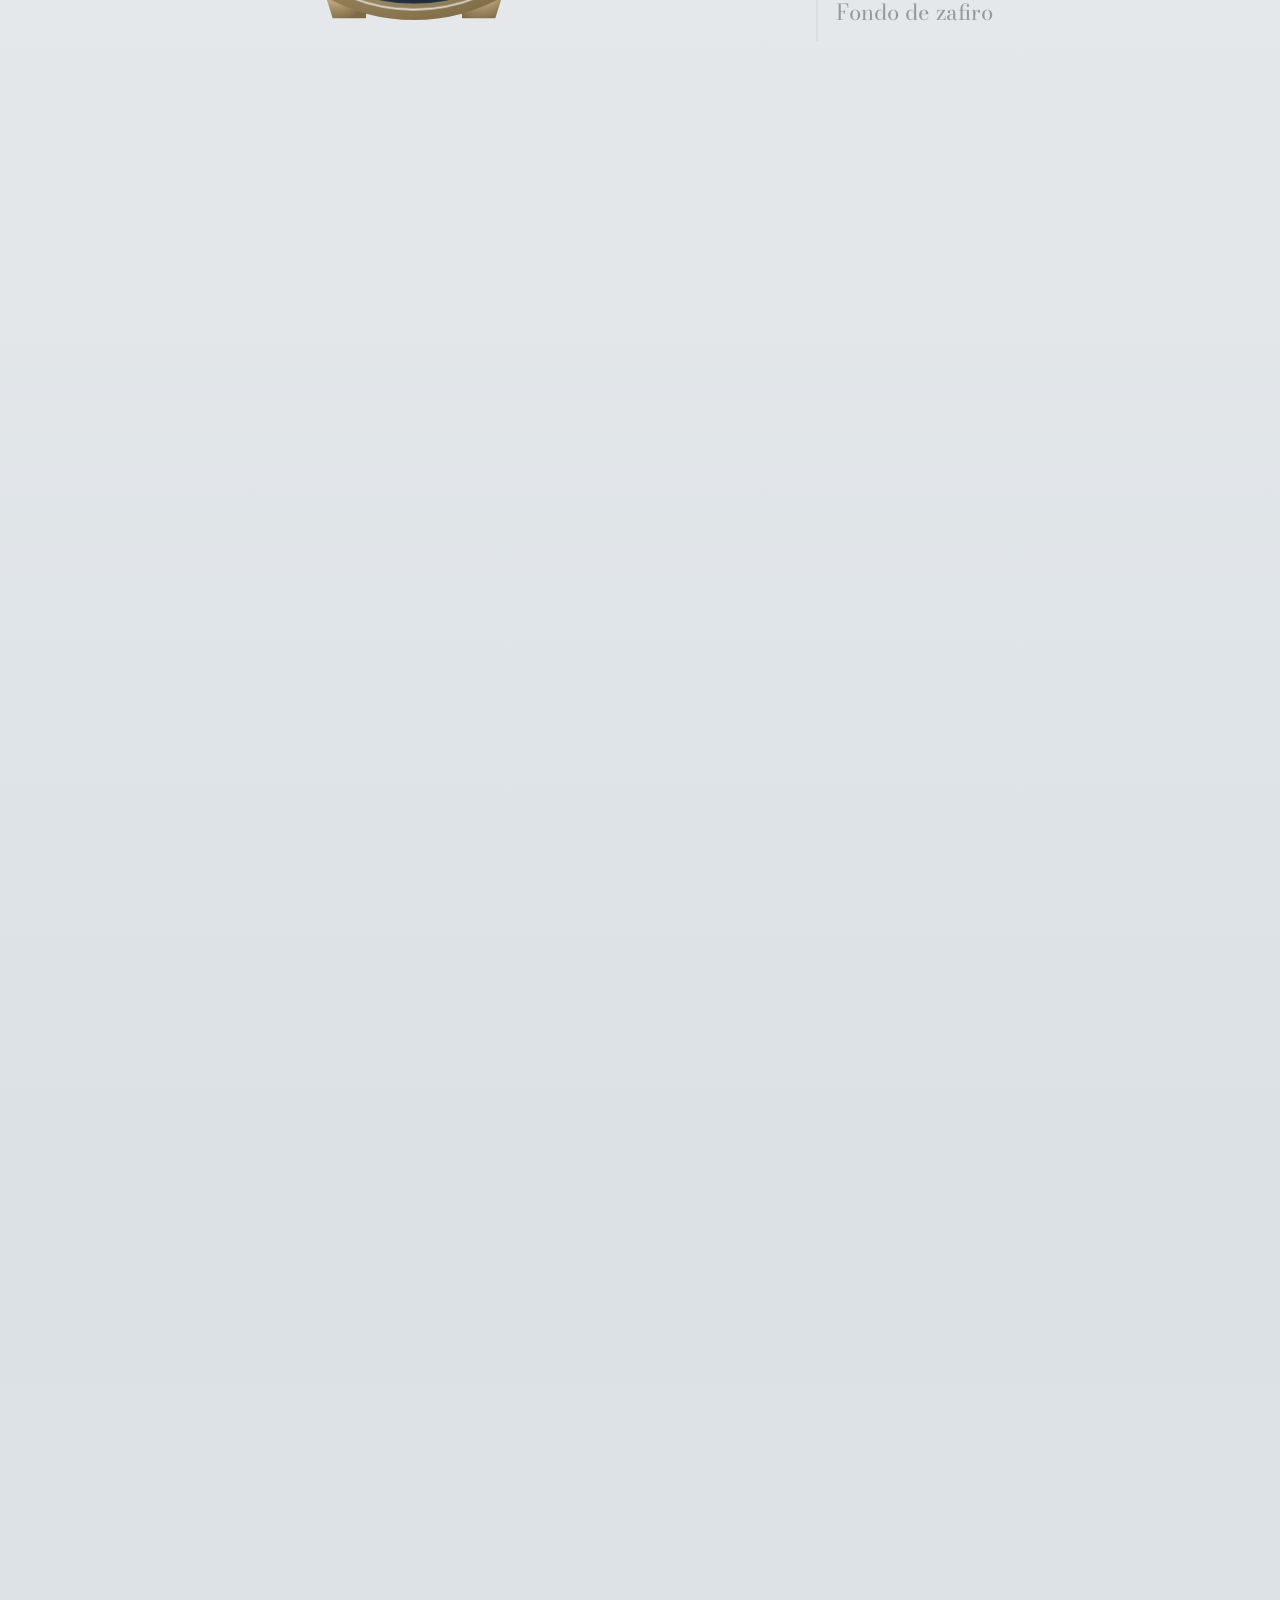
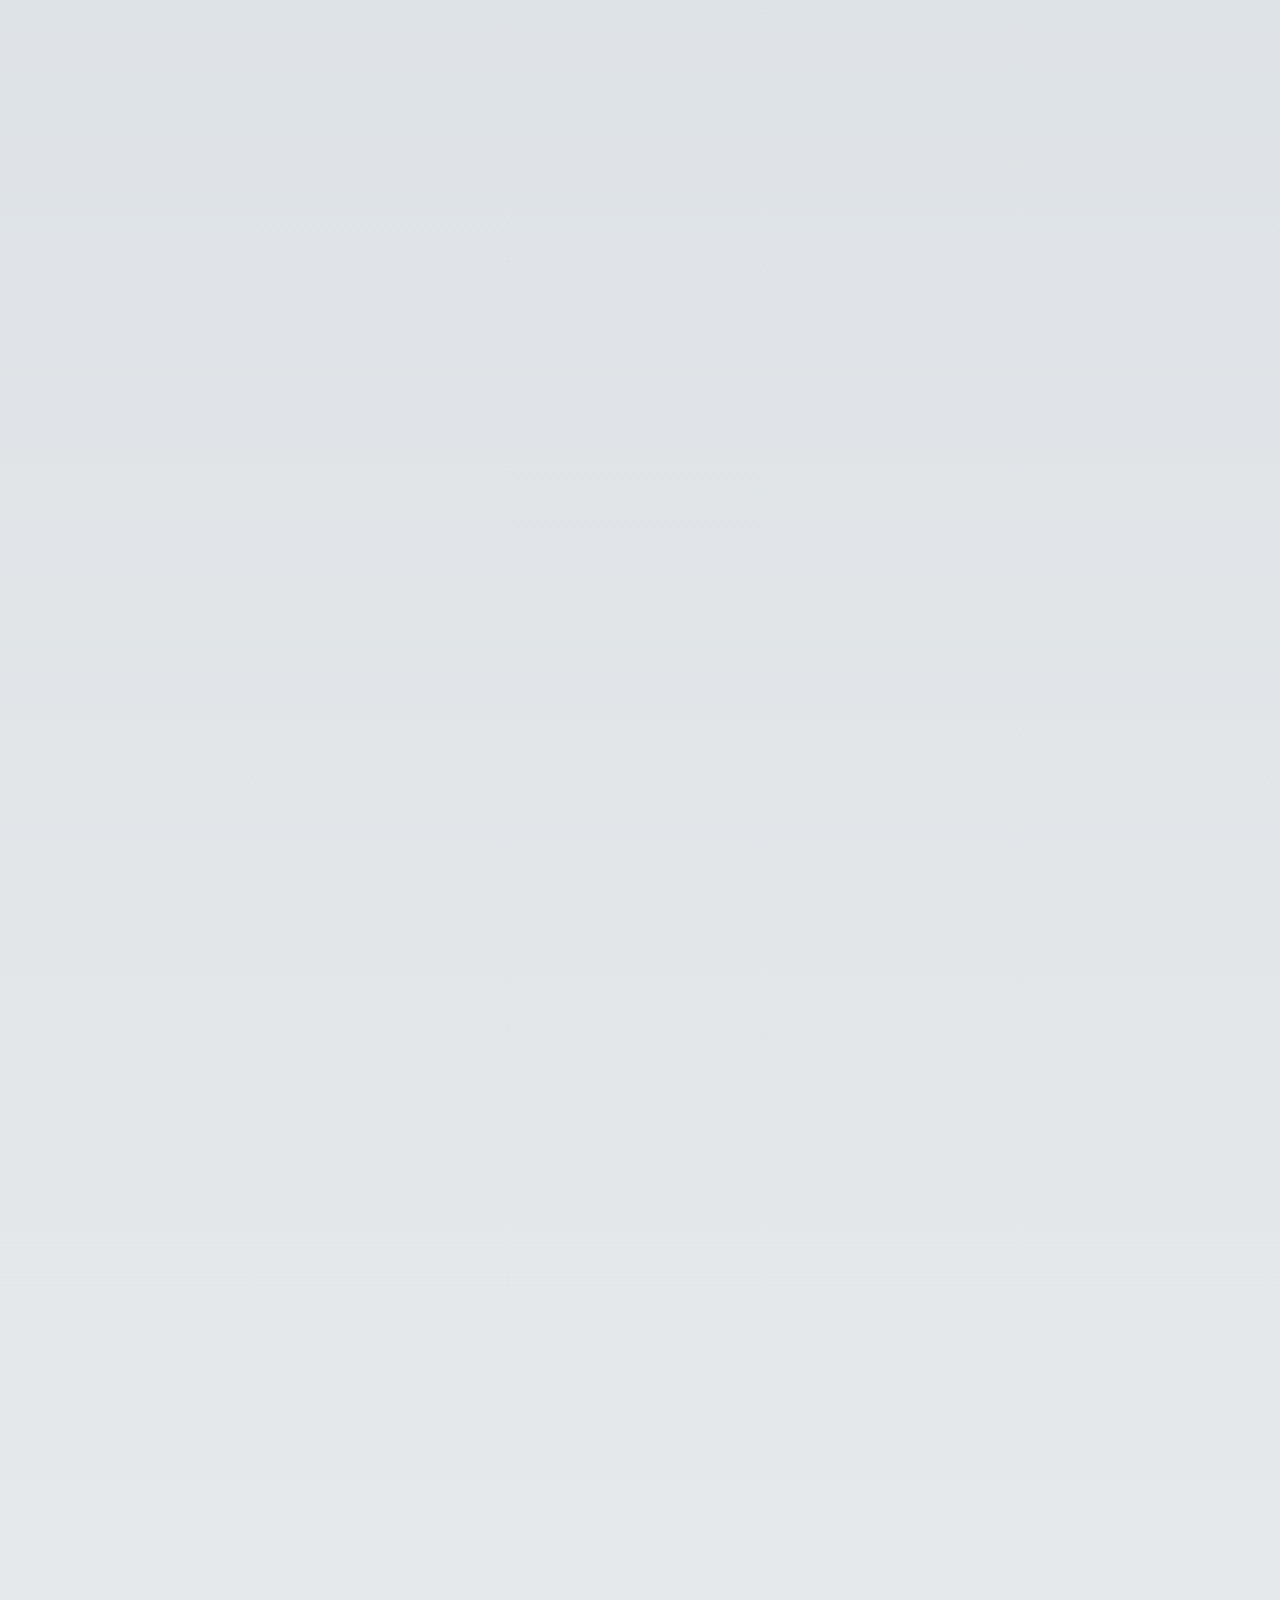
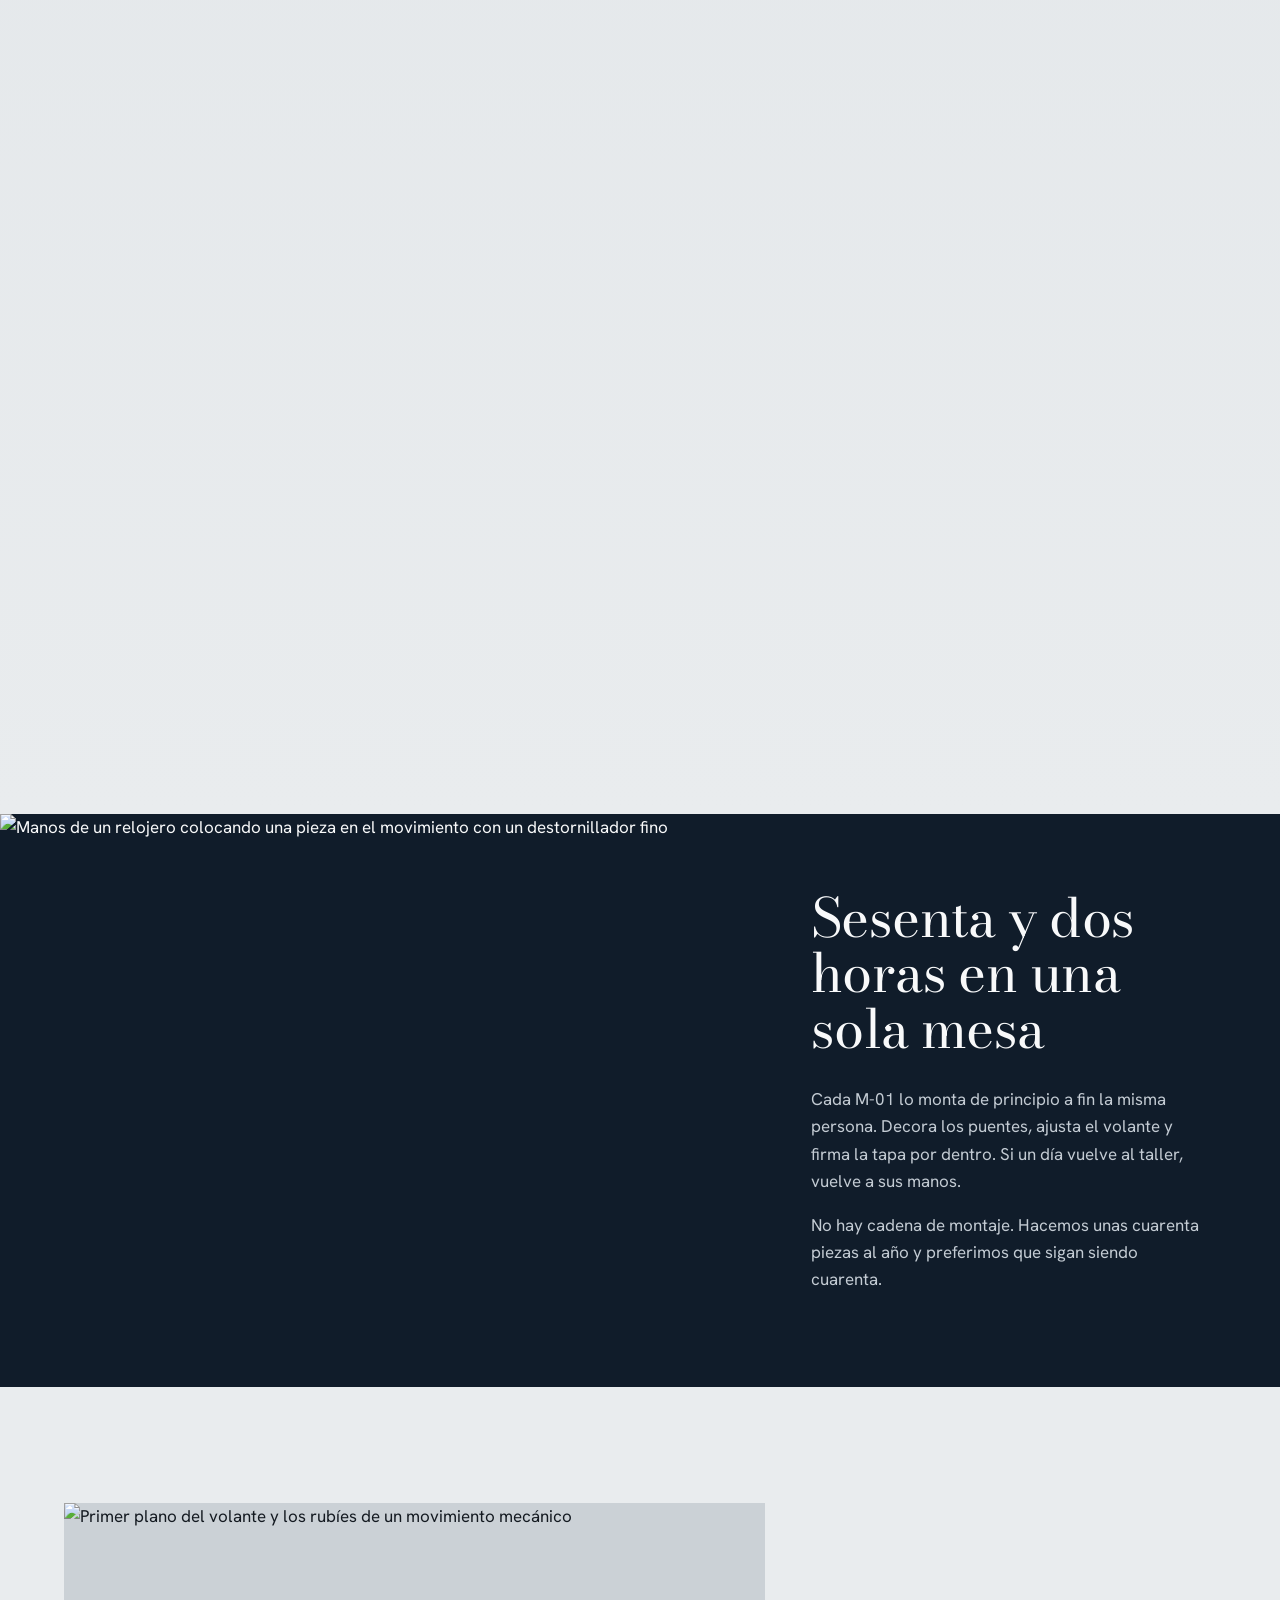
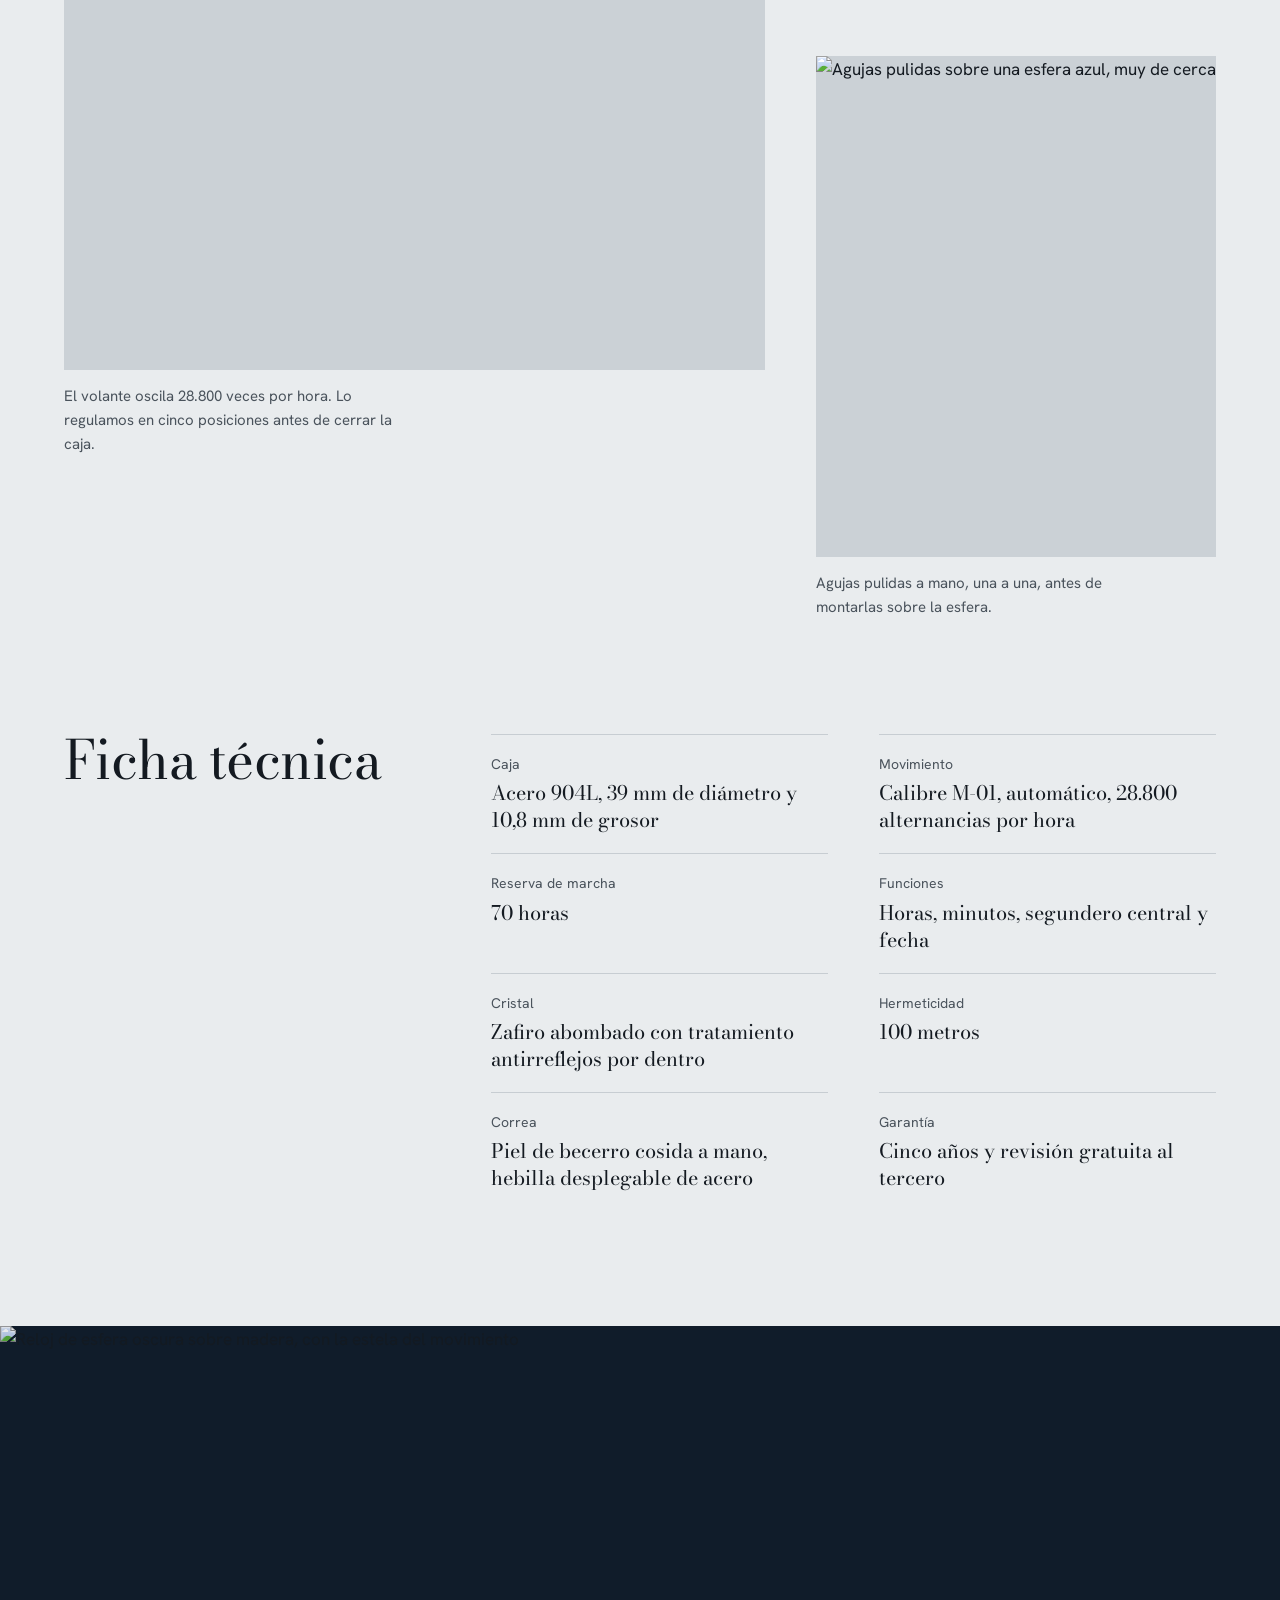
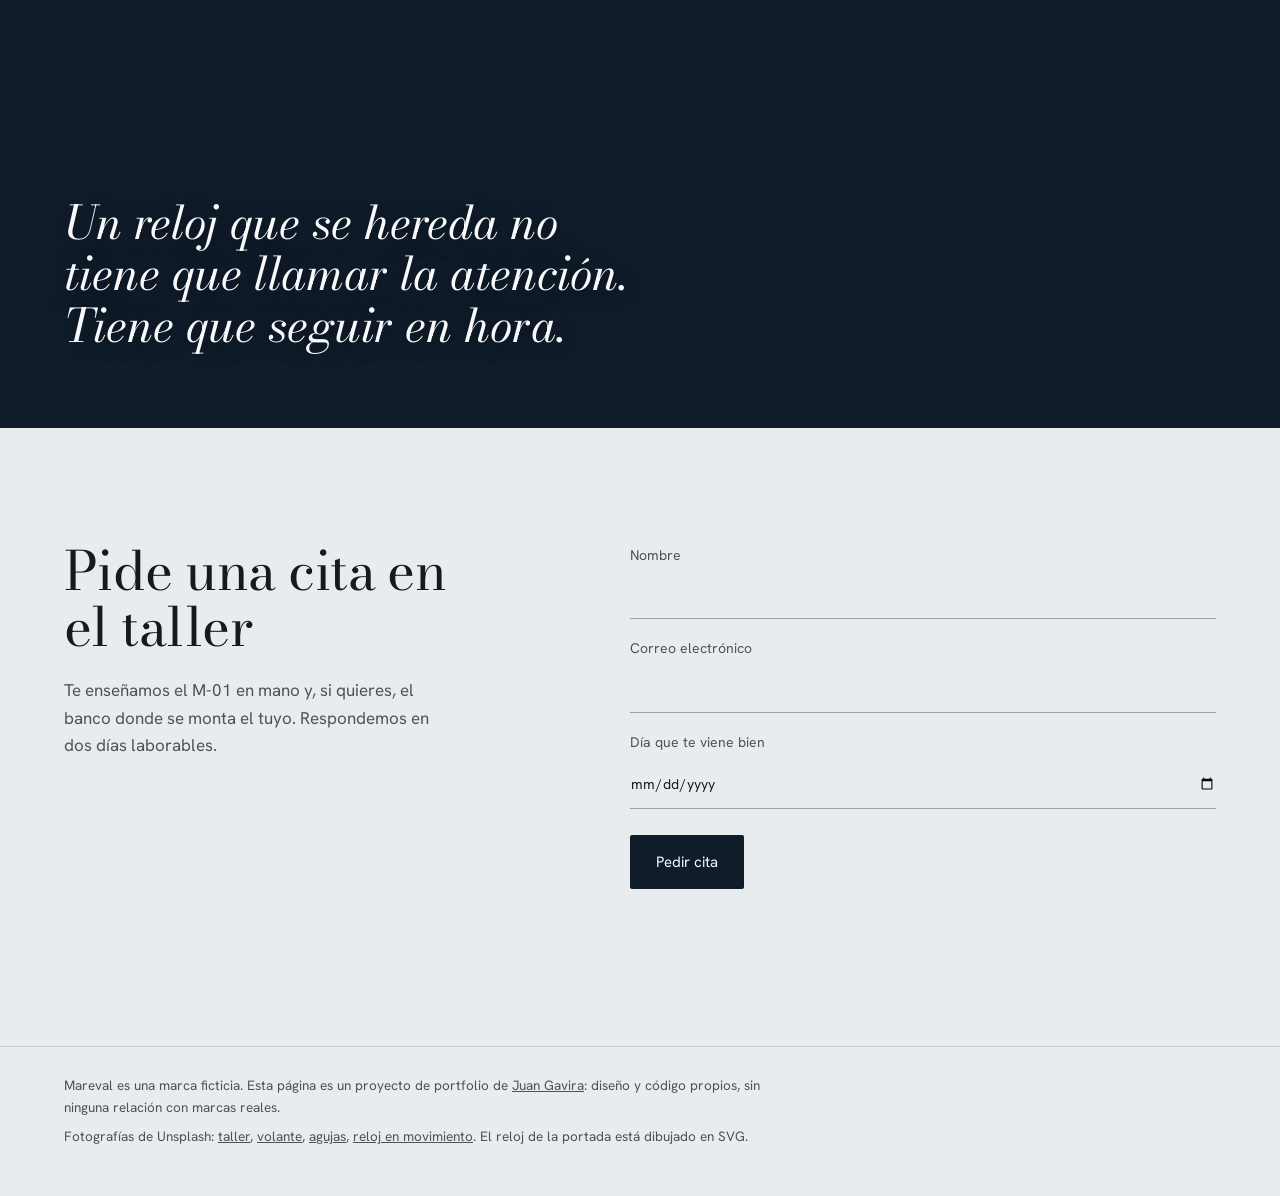
==== commit 68886758: "Mareval: despiece del reloj en 3D con el scroll Co-Authored-By: Claude Opus 5.5 <noreply@anthropic.c" ====
--- a/mareval/index.html
+++ b/mareval/index.html
@@ -13,6 +13,7 @@
 <header class="bar">
   <a class="wordmark" href="#inicio" aria-label="Mareval, inicio">Mareval</a>
   <nav aria-label="Secciones">
+    <a href="#despiece">Pieza a pieza</a>
     <a href="#taller">Taller</a>
     <a href="#ficha">Ficha técnica</a>
     <a href="#cita">Pedir cita</a>
@@ -102,6 +103,28 @@
     </figure>
   </section>
 
+
+  <section class="despiece" id="despiece" aria-labelledby="despiece-t">
+    <div class="despiece-pin">
+      <div class="despiece-head">
+        <h2 id="despiece-t">Pieza a pieza</h2>
+        <p>Baja para desmontar el M-01.</p>
+      </div>
+      <div class="stage-wrap" aria-hidden="true">
+        <div class="stage" id="stage"></div>
+      </div>
+      <ol class="partes" id="partes">
+        <li><h3>Cristal de zafiro</h3><p>Abombado y con antirreflejos por dentro: no se raya y no deslumbra.</p></li>
+        <li><h3>Agujas</h3><p>Pulidas a mano y montadas a la décima de milímetro sobre la esfera.</p></li>
+        <li><h3>Esfera</h3><p>Lacada en doce capas. Los índices se aplican uno a uno.</p></li>
+        <li><h3>Caja de acero 904L</h3><p>39 mm. La misma aleación que la industria química usa por su resistencia a la corrosión.</p></li>
+        <li><h3>Calibre M-01</h3><p>Automático, 28.800 alternancias por hora y 70 horas de reserva de marcha.</p></li>
+        <li><h3>Rotor</h3><p>Gira con el movimiento de tu muñeca y le da cuerda al reloj sin que lo notes.</p></li>
+        <li><h3>Fondo de zafiro</h3><p>Deja ver el movimiento y lleva grabado tu número de pieza.</p></li>
+      </ol>
+    </div>
+  </section>
+
   <section class="taller" id="taller" aria-labelledby="taller-t">
     <figure class="taller-photo">
       <img src="https://images.unsplash.com/photo-1649803091689-0e65c4e9581f?w=1800&q=80&auto=format&fit=crop" alt="Manos de un relojero colocando una pieza en el movimiento con un destornillador fino" loading="lazy" width="1800" height="1200">
--- a/mareval/mareval.css
+++ b/mareval/mareval.css
@@ -132,3 +132,44 @@
   .ficha dl { grid-template-columns: 1fr; }
   .bar nav a:not(:last-child) { display: none; }
 }
+
+/* ---- pieza a pieza (vista explosionada con el scroll) */
+.despiece { position: relative; height: 520vh; background: linear-gradient(var(--niebla), #DCE1E5 40%, var(--niebla)); }
+.despiece-pin { position: sticky; top: 0; height: 100svh; overflow: hidden; display: grid; grid-template-columns: minmax(0, 7fr) minmax(0, 4fr);
+  grid-template-rows: auto 1fr; max-width: var(--max); margin: 0 auto; padding: 88px var(--pad) 32px; column-gap: clamp(20px, 4vw, 64px); }
+.despiece-head { grid-column: 1 / -1; display: flex; align-items: baseline; gap: 20px; flex-wrap: wrap; }
+.despiece-head h2 { font-size: clamp(34px, 4.2vw, 60px); line-height: 1; }
+.despiece-head p { margin: 0; color: var(--grafito); font-size: 15px; transition: opacity 300ms; }
+.despiece.moving .despiece-head p { opacity: 0; }
+.stage-wrap { position: relative; perspective: 1800px; perspective-origin: 50% 45%; display: grid; place-items: center; min-height: 0; }
+.stage { position: relative; width: min(46vh, 36vw, 480px); aspect-ratio: 1; transform-style: preserve-3d; will-change: transform; }
+.capa { position: absolute; inset: 0; transform-style: preserve-3d; will-change: transform, opacity; transition: opacity 250ms ease, filter 250ms ease; }
+.capa svg { width: 100%; height: 100%; display: block; overflow: visible; }
+.stage.exploding .capa:not(.on) { opacity: .72; filter: saturate(.8); }
+.stage.exploding .capa.on { filter: drop-shadow(0 18px 24px rgba(16, 28, 42, .35)); }
+.engrane { transform-box: fill-box; transform-origin: center; animation: girar var(--t, 12s) linear infinite; }
+.engrane.inv { animation-direction: reverse; }
+.volante { transform-box: fill-box; transform-origin: center; animation: oscilar .5s ease-in-out infinite alternate; }
+@keyframes girar { to { transform: rotate(360deg); } }
+@keyframes oscilar { from { transform: rotate(-110deg); } to { transform: rotate(110deg); } }
+
+.partes { list-style: none; margin: 0; padding: 0; align-self: center; display: grid; gap: 4px; }
+.partes li { padding: 12px 0 12px 18px; border-left: 2px solid #C7CDD2; opacity: .38; transition: opacity 300ms ease, border-color 300ms ease; }
+.partes li.on { opacity: 1; border-left-color: var(--champan); }
+.partes h3 { margin: 0; font: 400 22px/1.2 var(--serif); }
+.partes p { margin: 4px 0 0; font-size: 14.5px; color: var(--grafito); max-height: 0; overflow: hidden; transition: max-height 350ms ease; }
+.partes li.on p { max-height: 6em; }
+
+@media (prefers-reduced-motion: reduce) {
+  .despiece { height: auto; }
+  .despiece-pin { position: static; height: auto; }
+  .engrane, .volante { animation: none; }
+  .partes li { opacity: 1; } .partes p { max-height: none; }
+}
+@media (max-width: 860px) {
+  .despiece-pin { grid-template-columns: 1fr; grid-template-rows: auto minmax(0, 1fr) auto; padding-top: 76px; }
+  .stage { width: min(68vw, 40vh); }
+  .partes { align-self: end; }
+  .partes li:not(.on) { display: none; }
+  .partes li { opacity: 1; }
+}
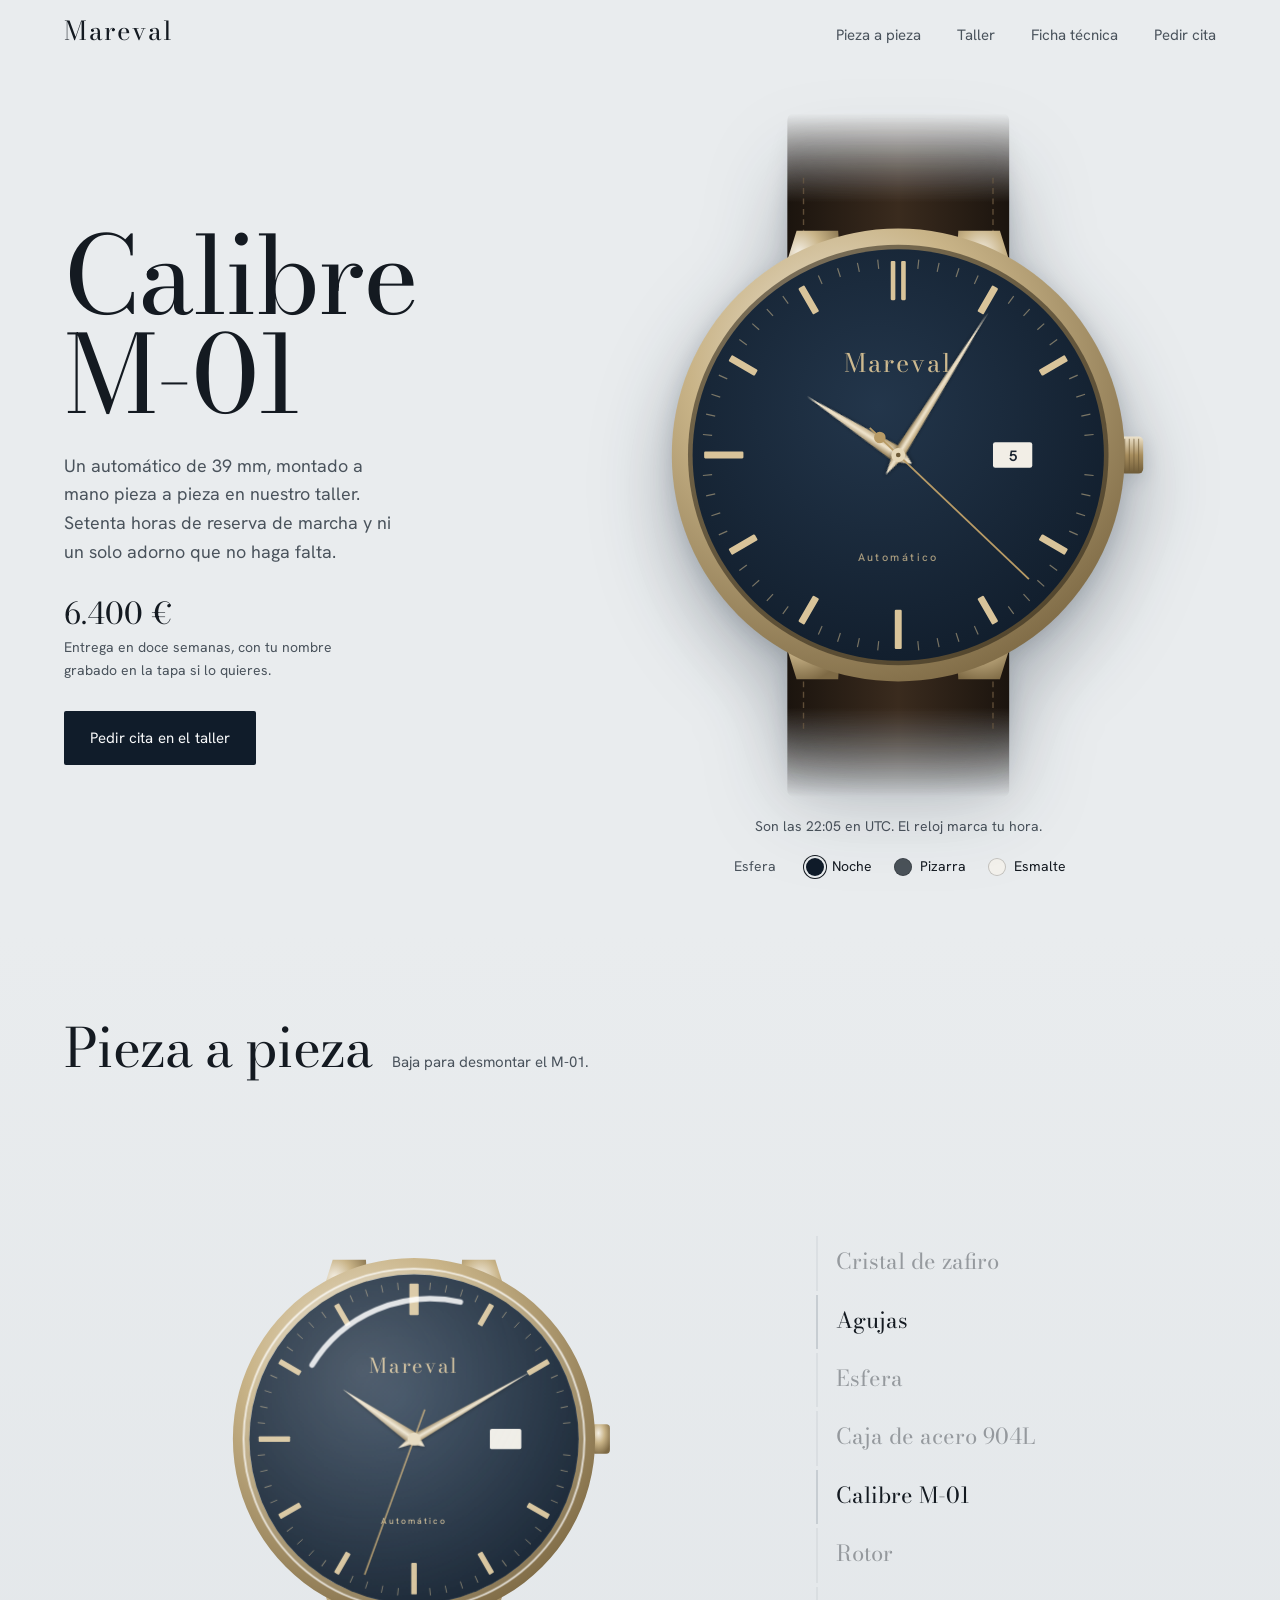
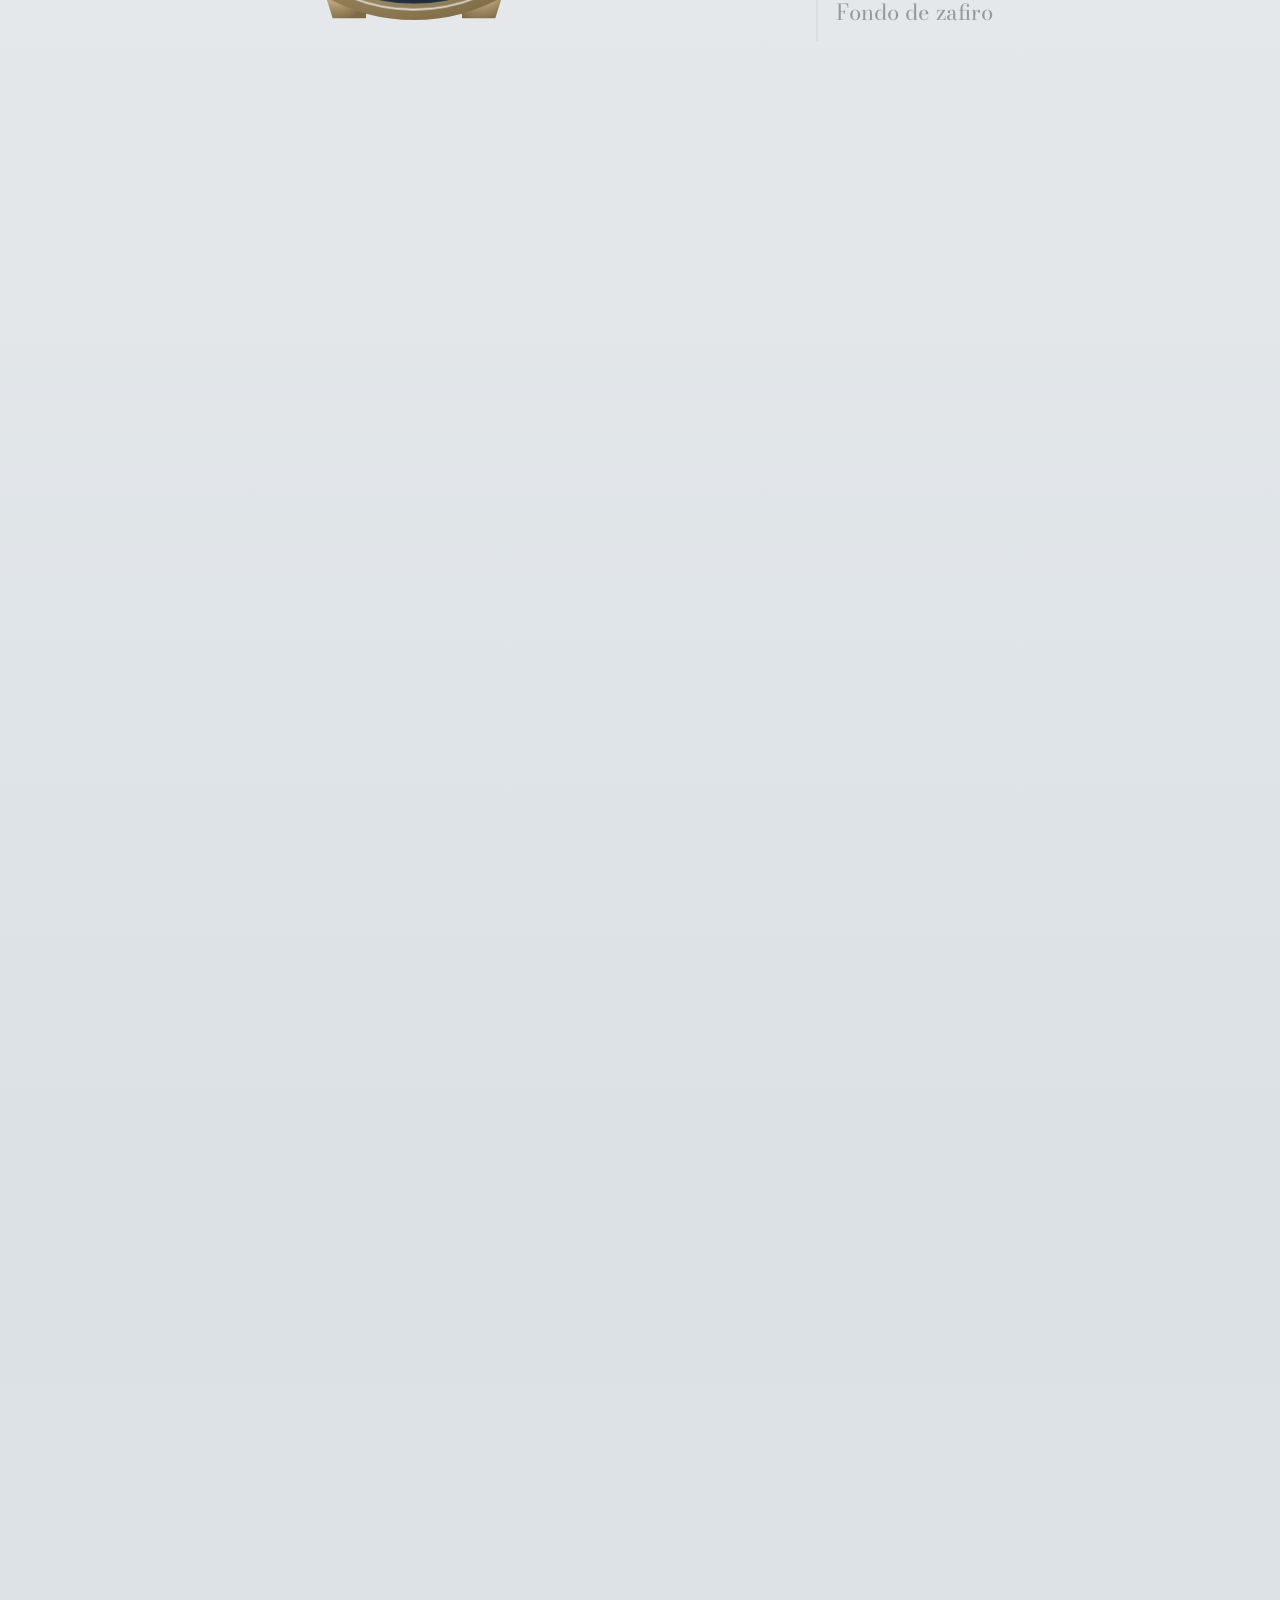
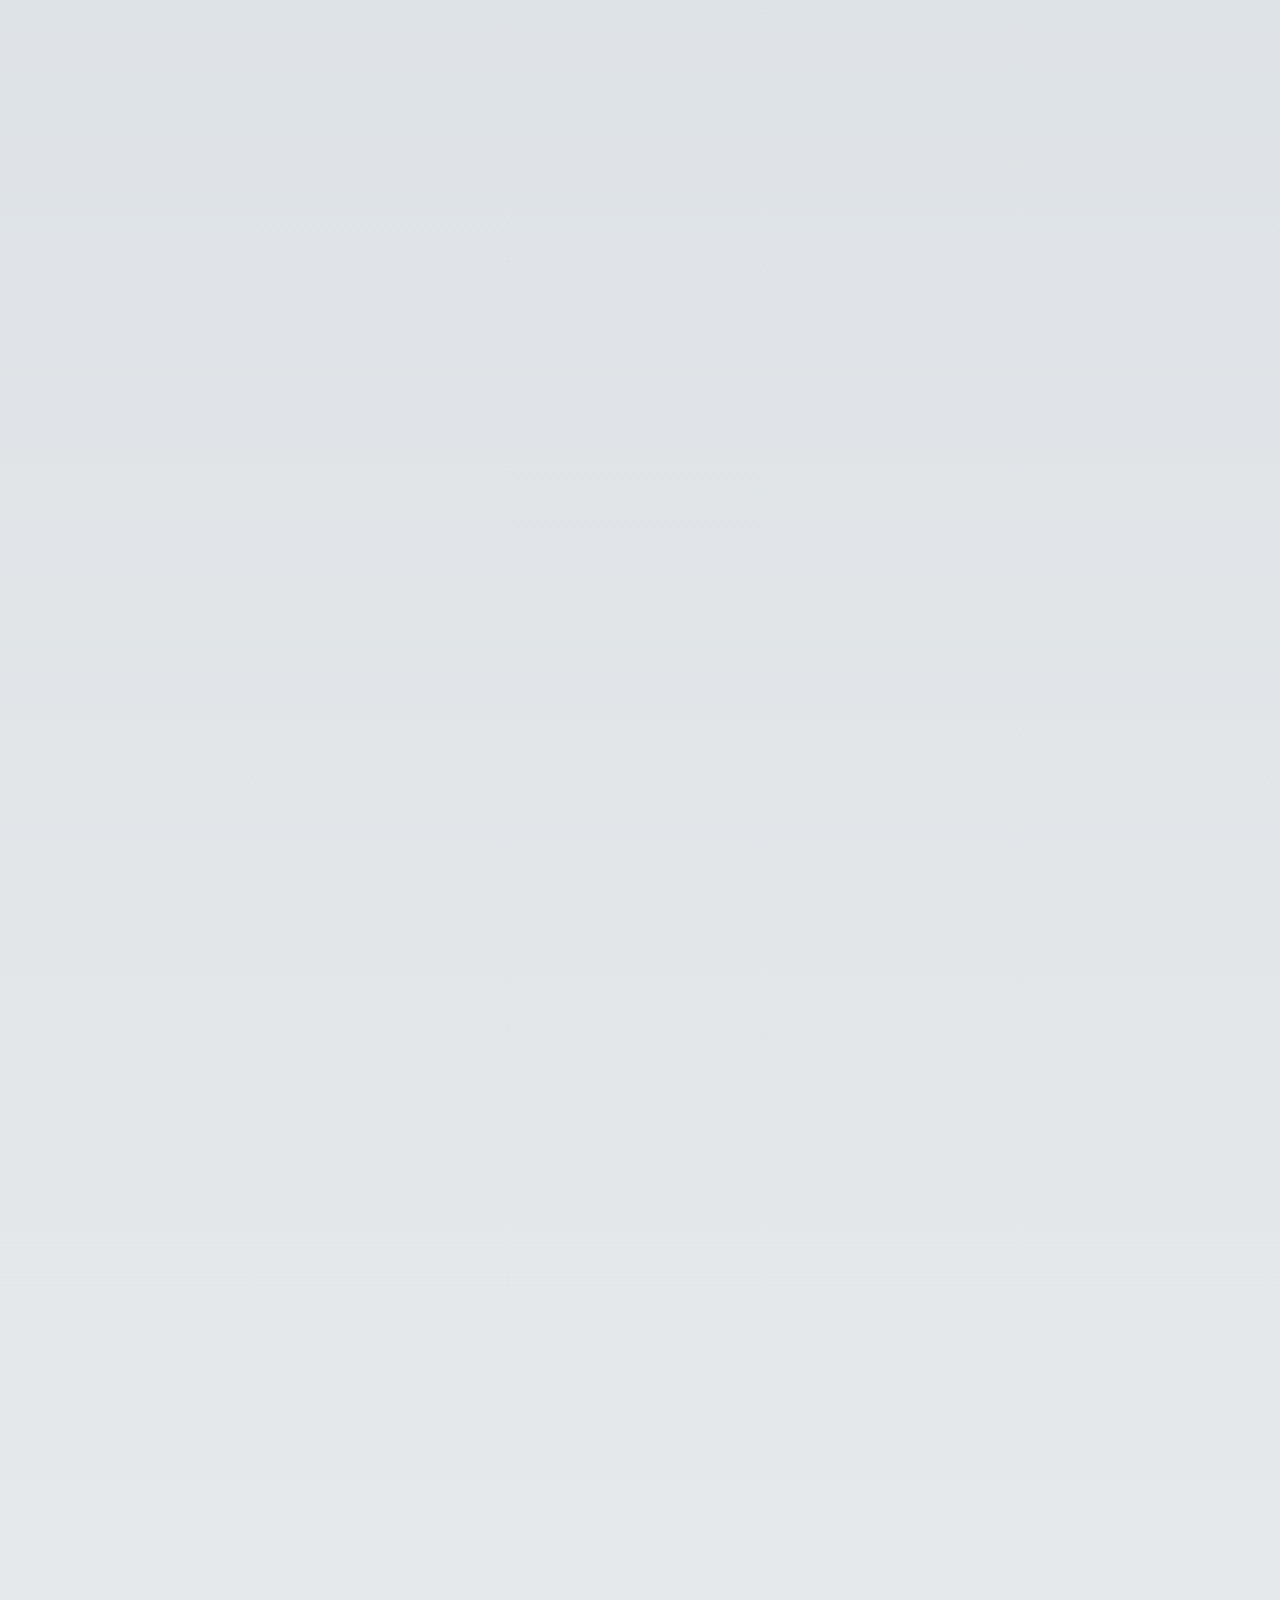
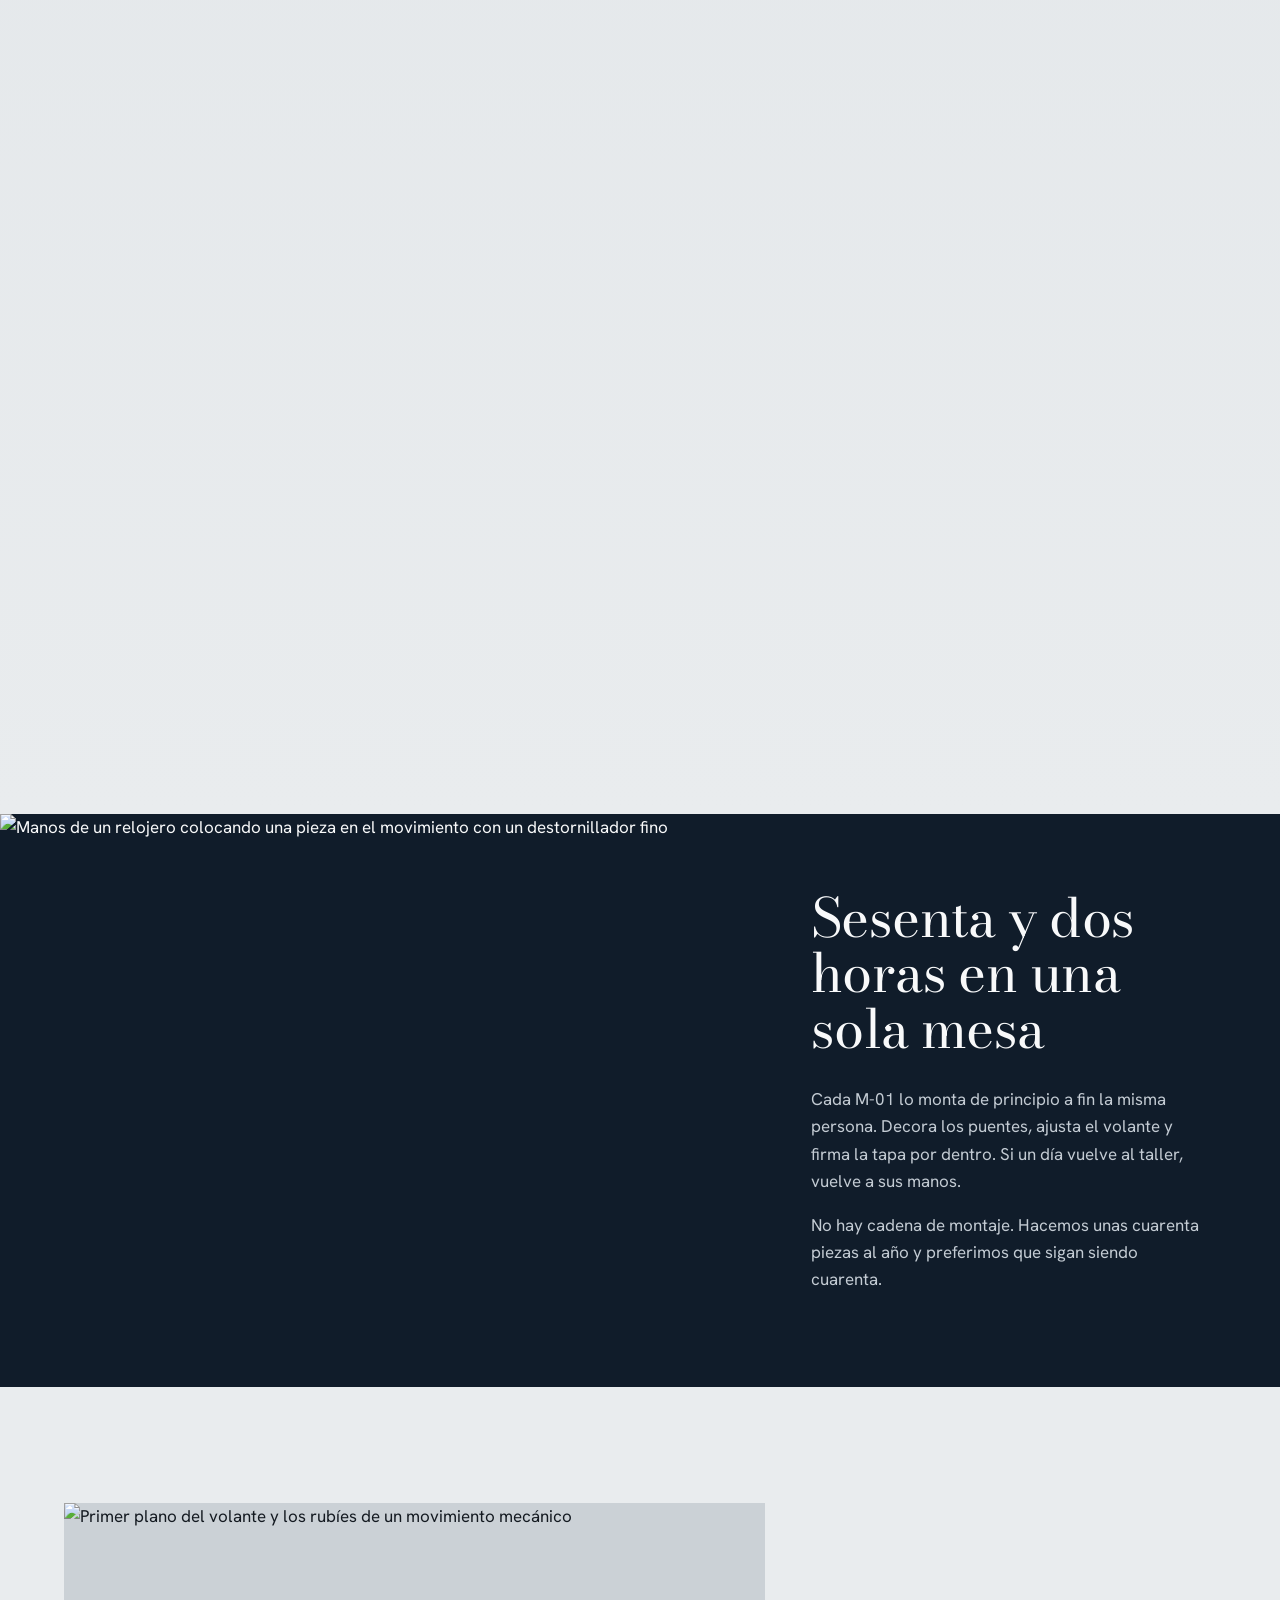
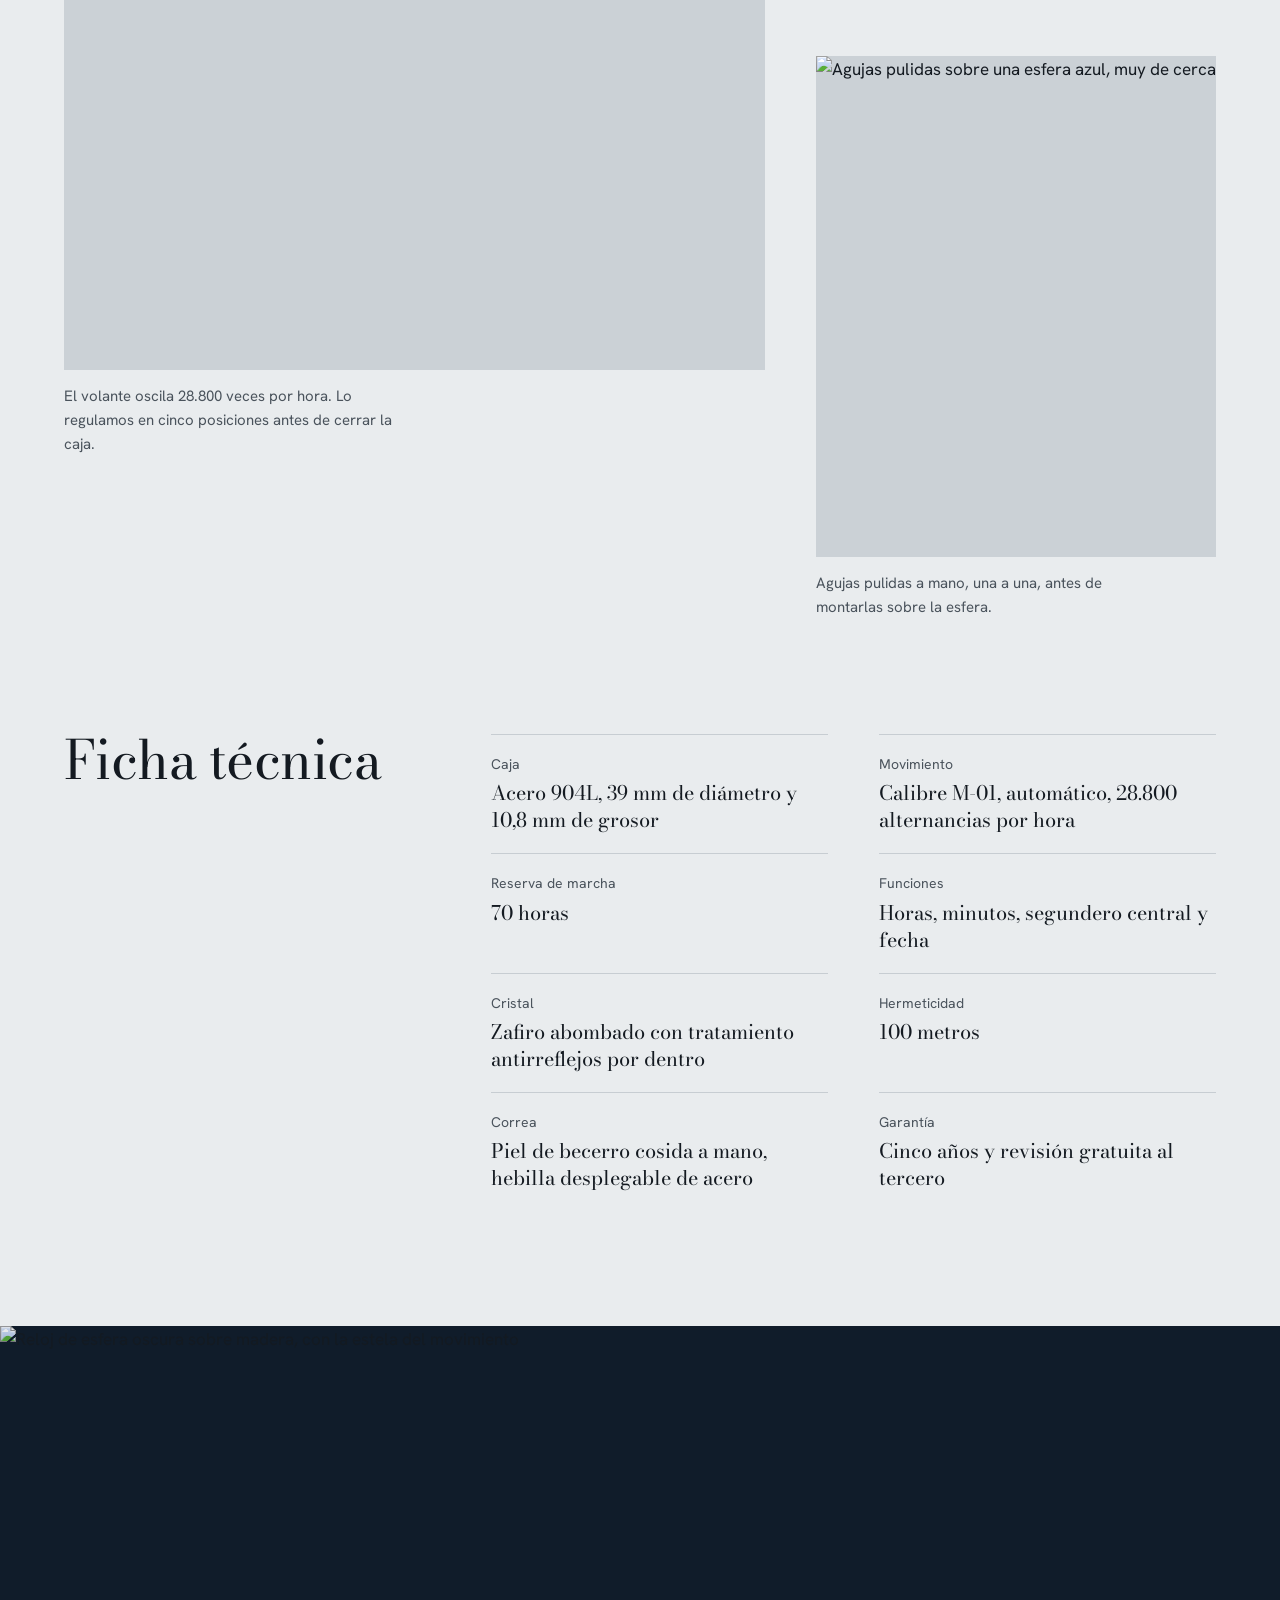
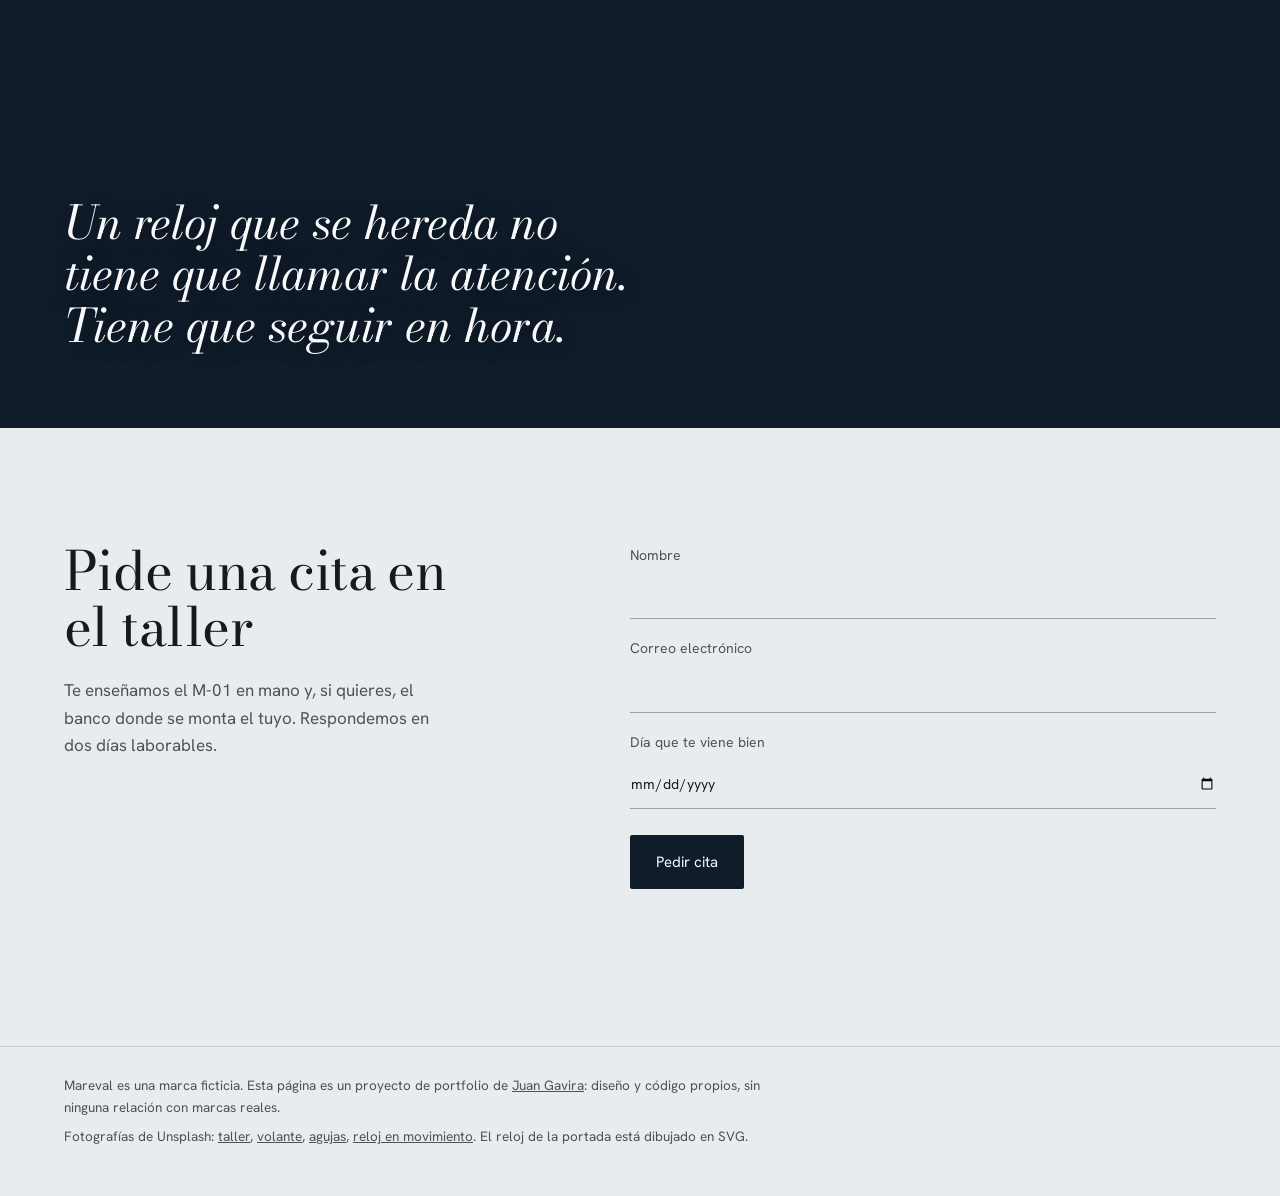
==== commit 7d709461: "Versiona CSS y JS para evitar la caché Co-Authored-By: Claude Opus 5.5 <noreply@anthropic.com> Claud" ====
--- a/mareval/index.html
+++ b/mareval/index.html
@@ -6,7 +6,7 @@
 <title>Mareval · Calibre M-01</title>
 <meta name="description" content="Mareval Calibre M-01: reloj automático de 39 mm ensamblado a mano. Marca ficticia creada como proyecto de portfolio.">
 <link rel="preload" href="../assets/fonts/bodoni-moda-latin-400-normal.woff2" as="font" type="font/woff2" crossorigin>
-<link rel="stylesheet" href="mareval.css">
+<link rel="stylesheet" href="mareval.css?v=3">
 </head>
 <body>
 
@@ -186,6 +186,6 @@
   <p>Fotografías de Unsplash: <a href="https://unsplash.com/es/fotos/un-hombre-sostiene-un-reloj-en-la-mano-fToJybgJ0NQ">taller</a>, <a href="https://unsplash.com/es/fotos/un-primer-plano-de-una-esfera-de-reloj-con-los-engranajes-perdidos-3dyDozzCORw">volante</a>, <a href="https://unsplash.com/es/fotos/un-primer-plano-de-una-esfera-de-reloj-azul-f_2qB_YgFW4">agujas</a>, <a href="https://unsplash.com/es/fotos/un-reloj-con-desenfoque-de-movimiento-sobre-una-superficie-oscura-D8WPGuTbllA">reloj en movimiento</a>. El reloj de la portada está dibujado en SVG.</p>
 </footer>
 
-<script src="mareval.js"></script>
+<script src="mareval.js?v=3"></script>
 </body>
 </html>
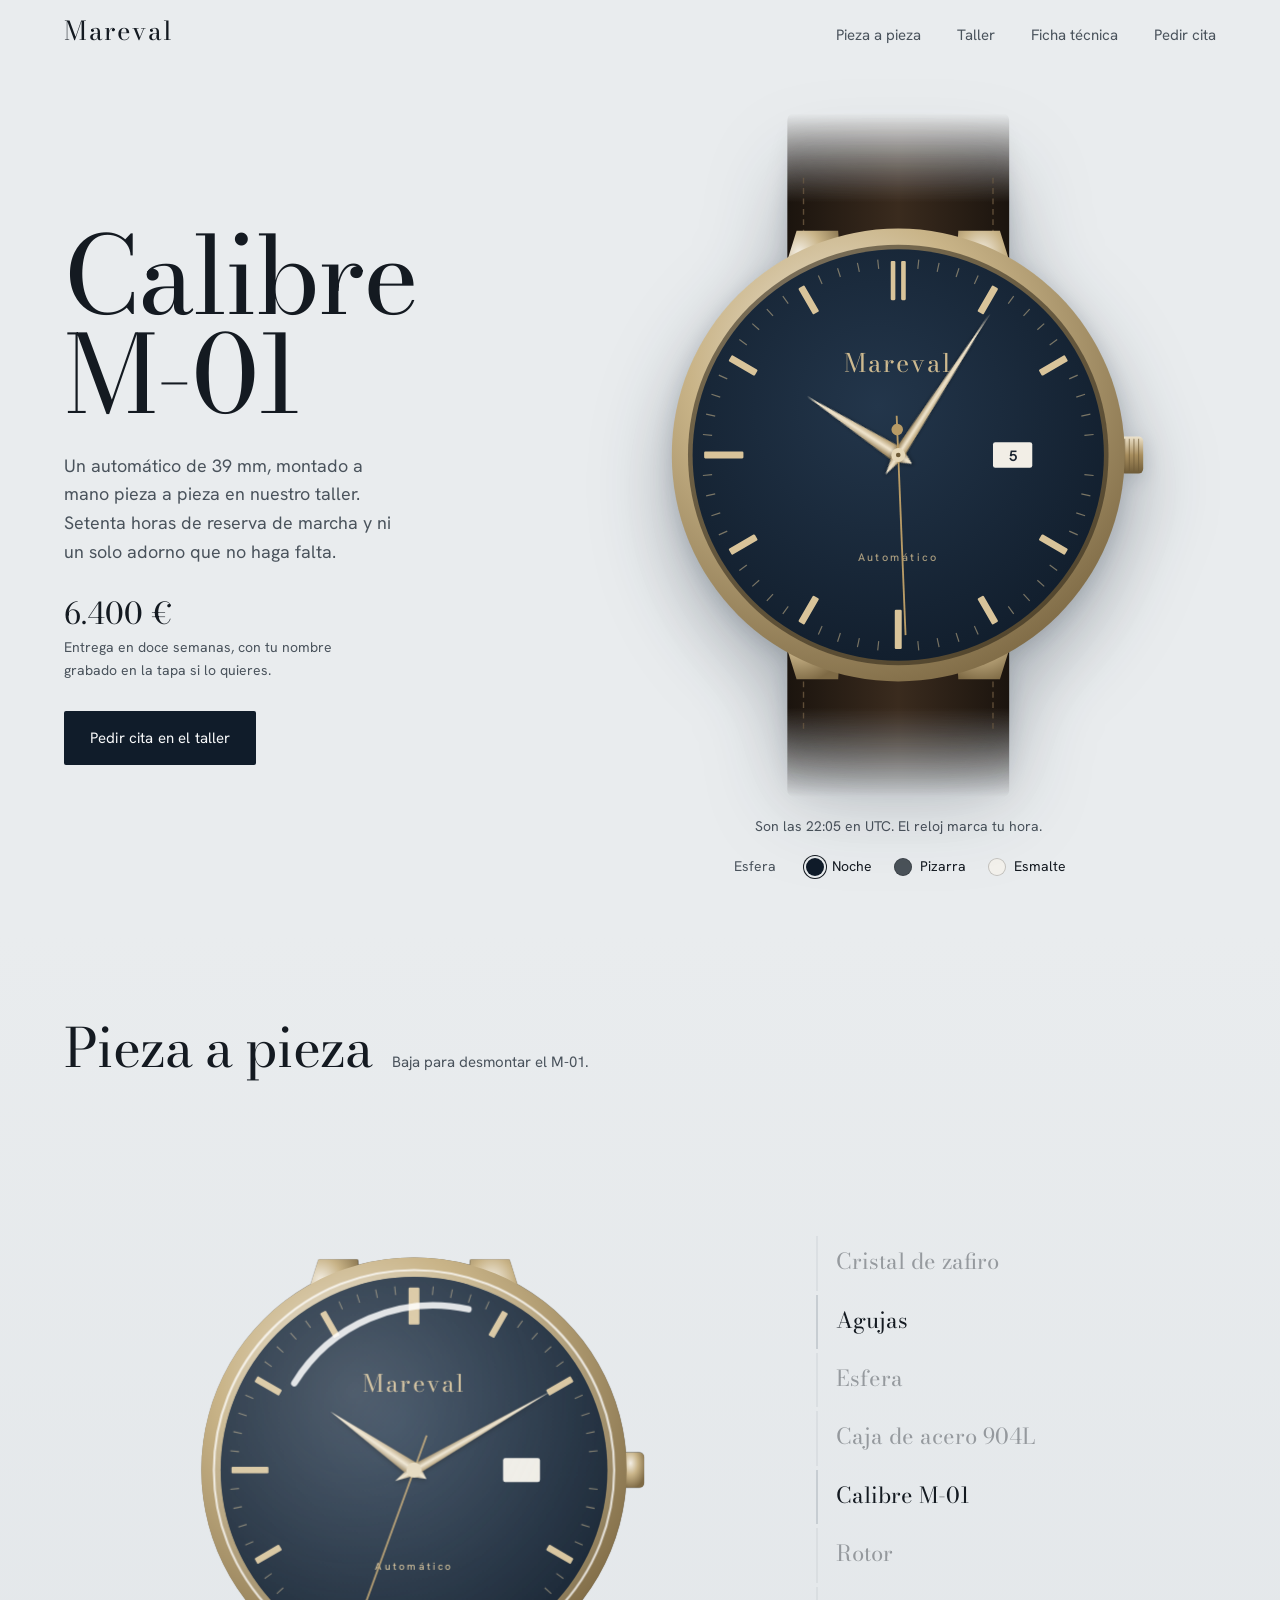
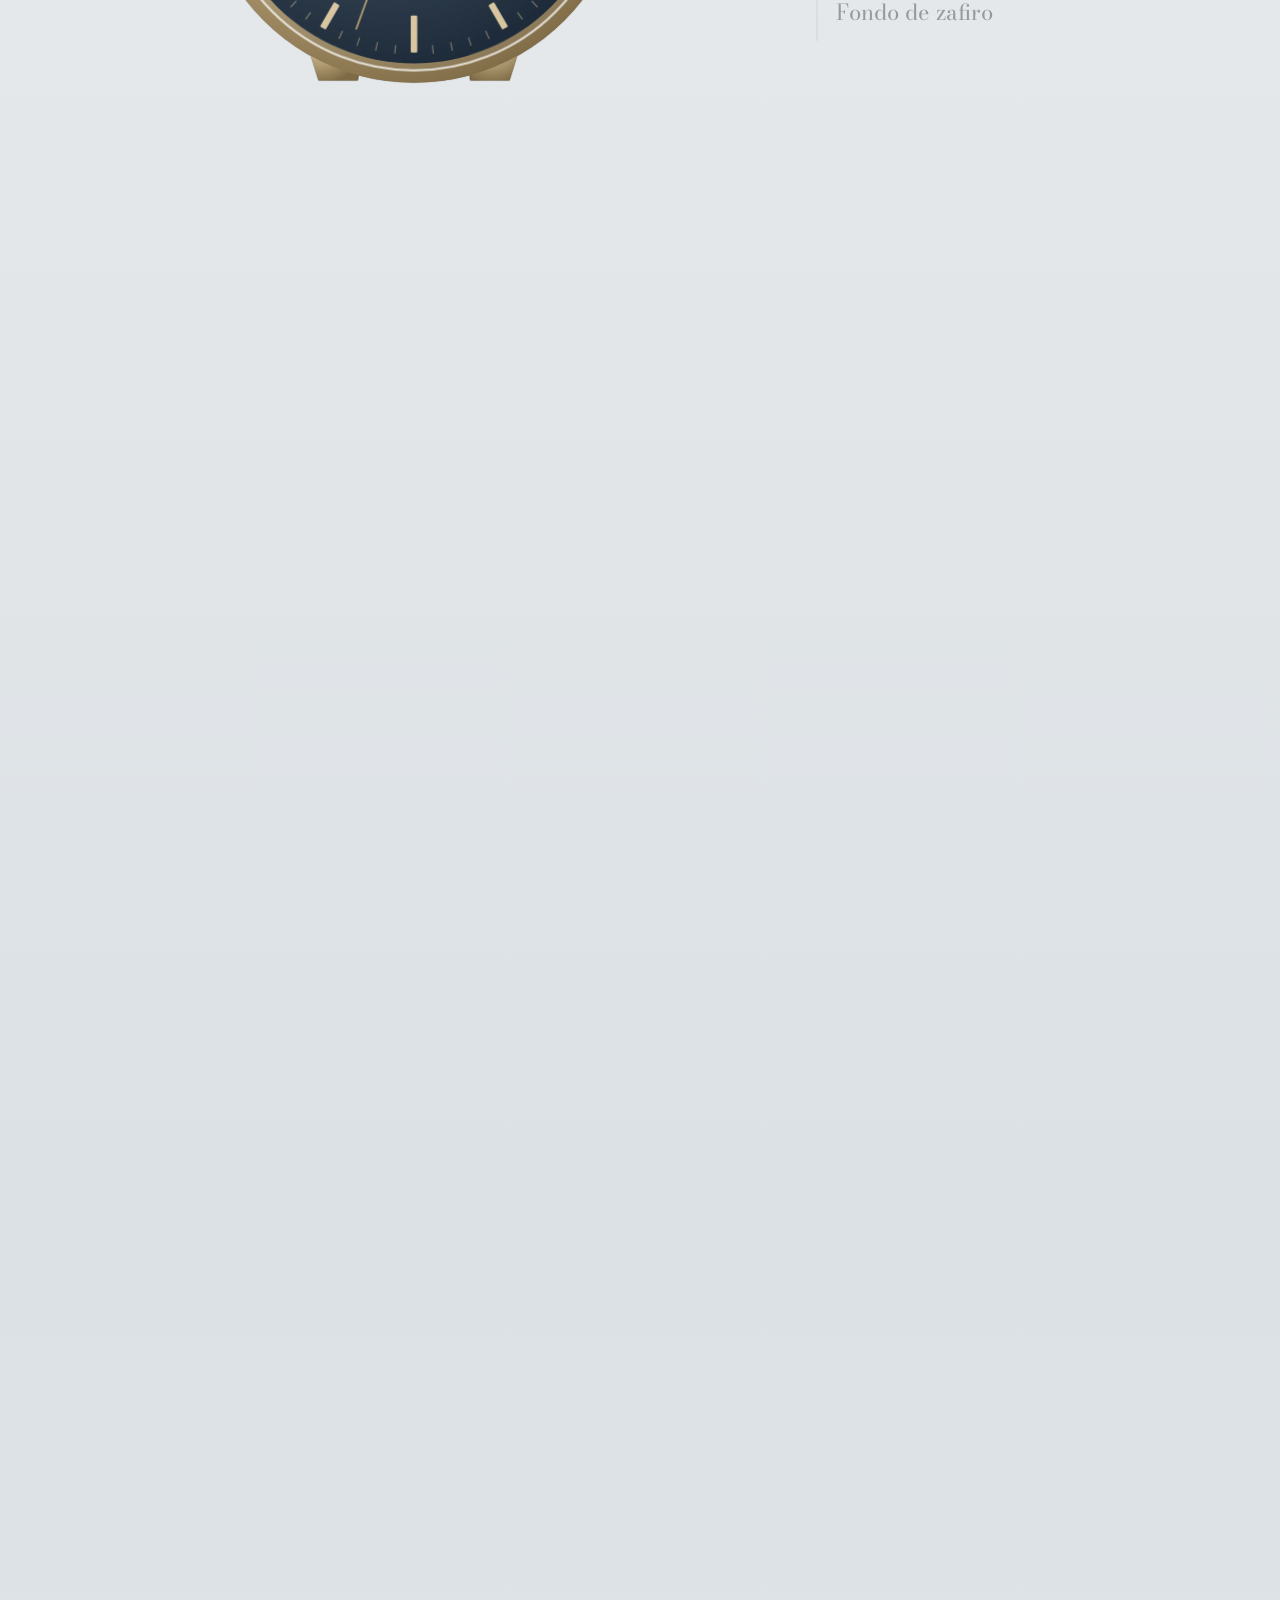
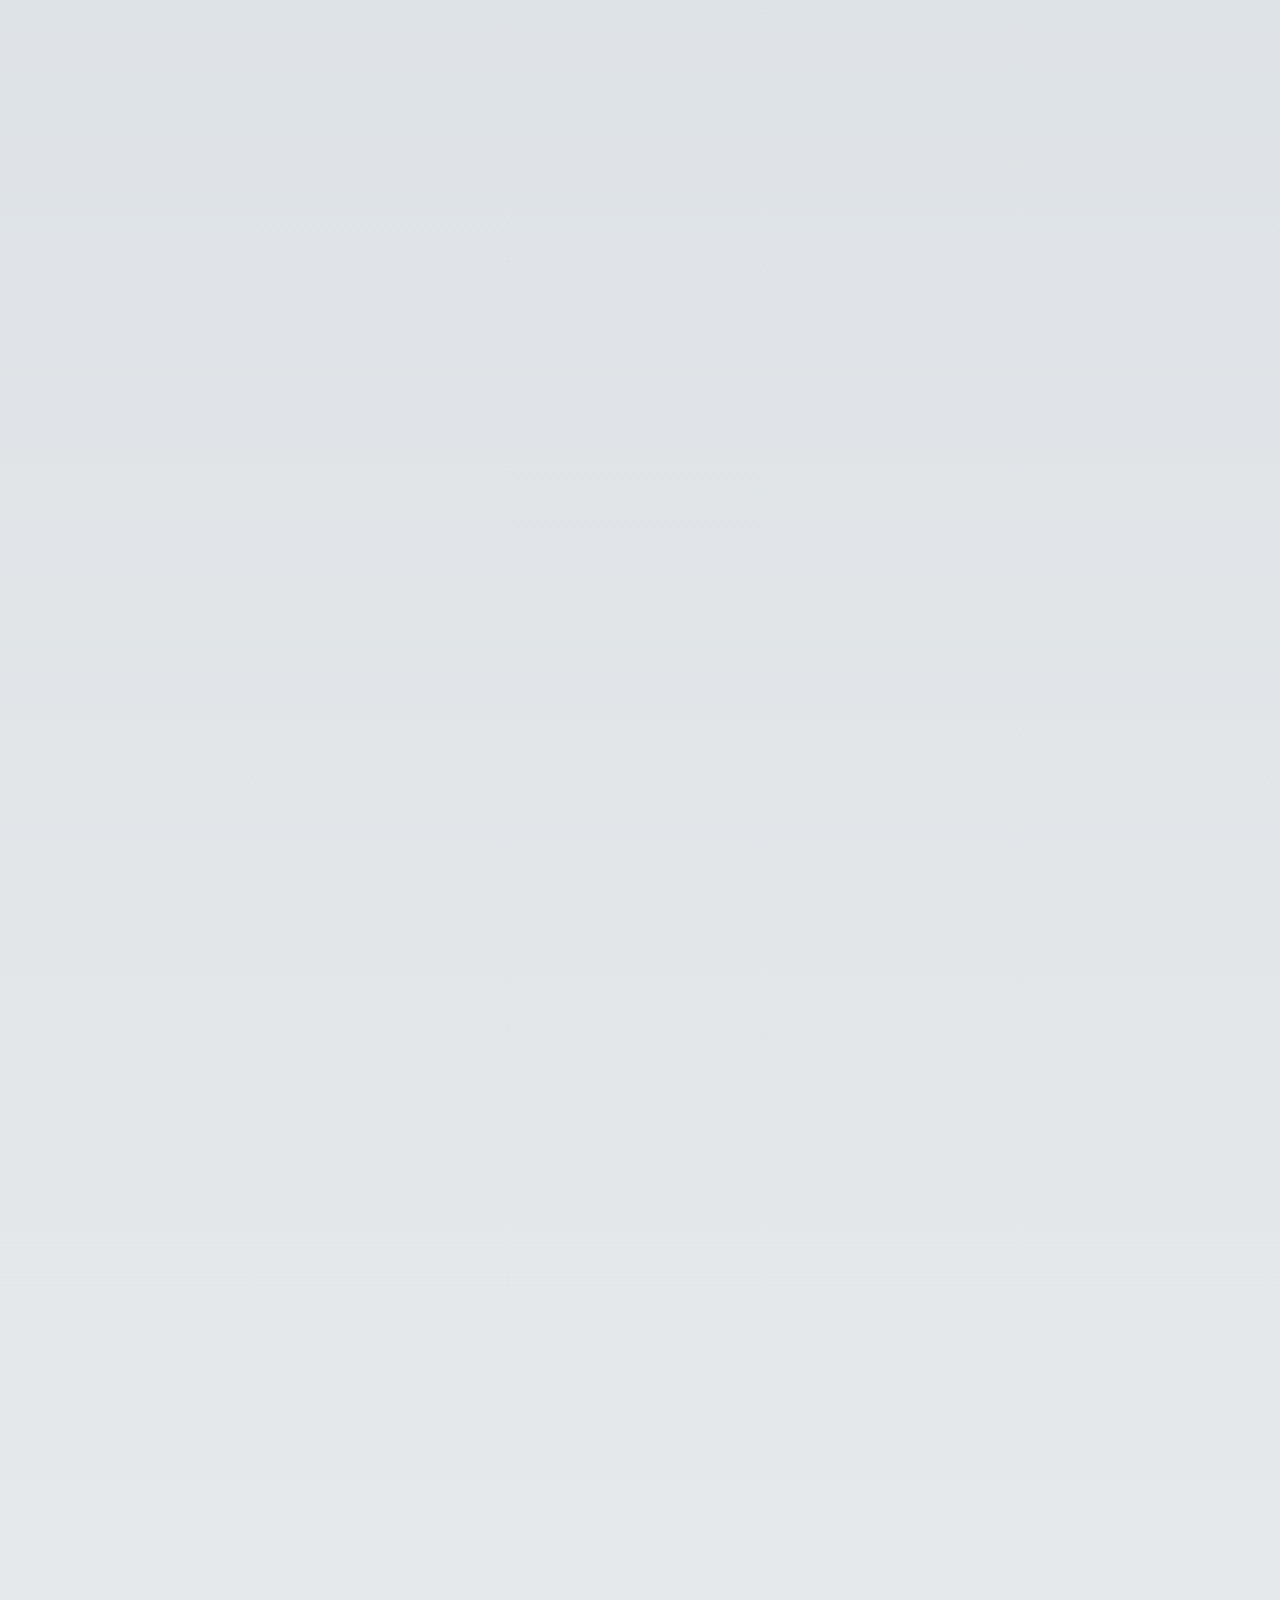
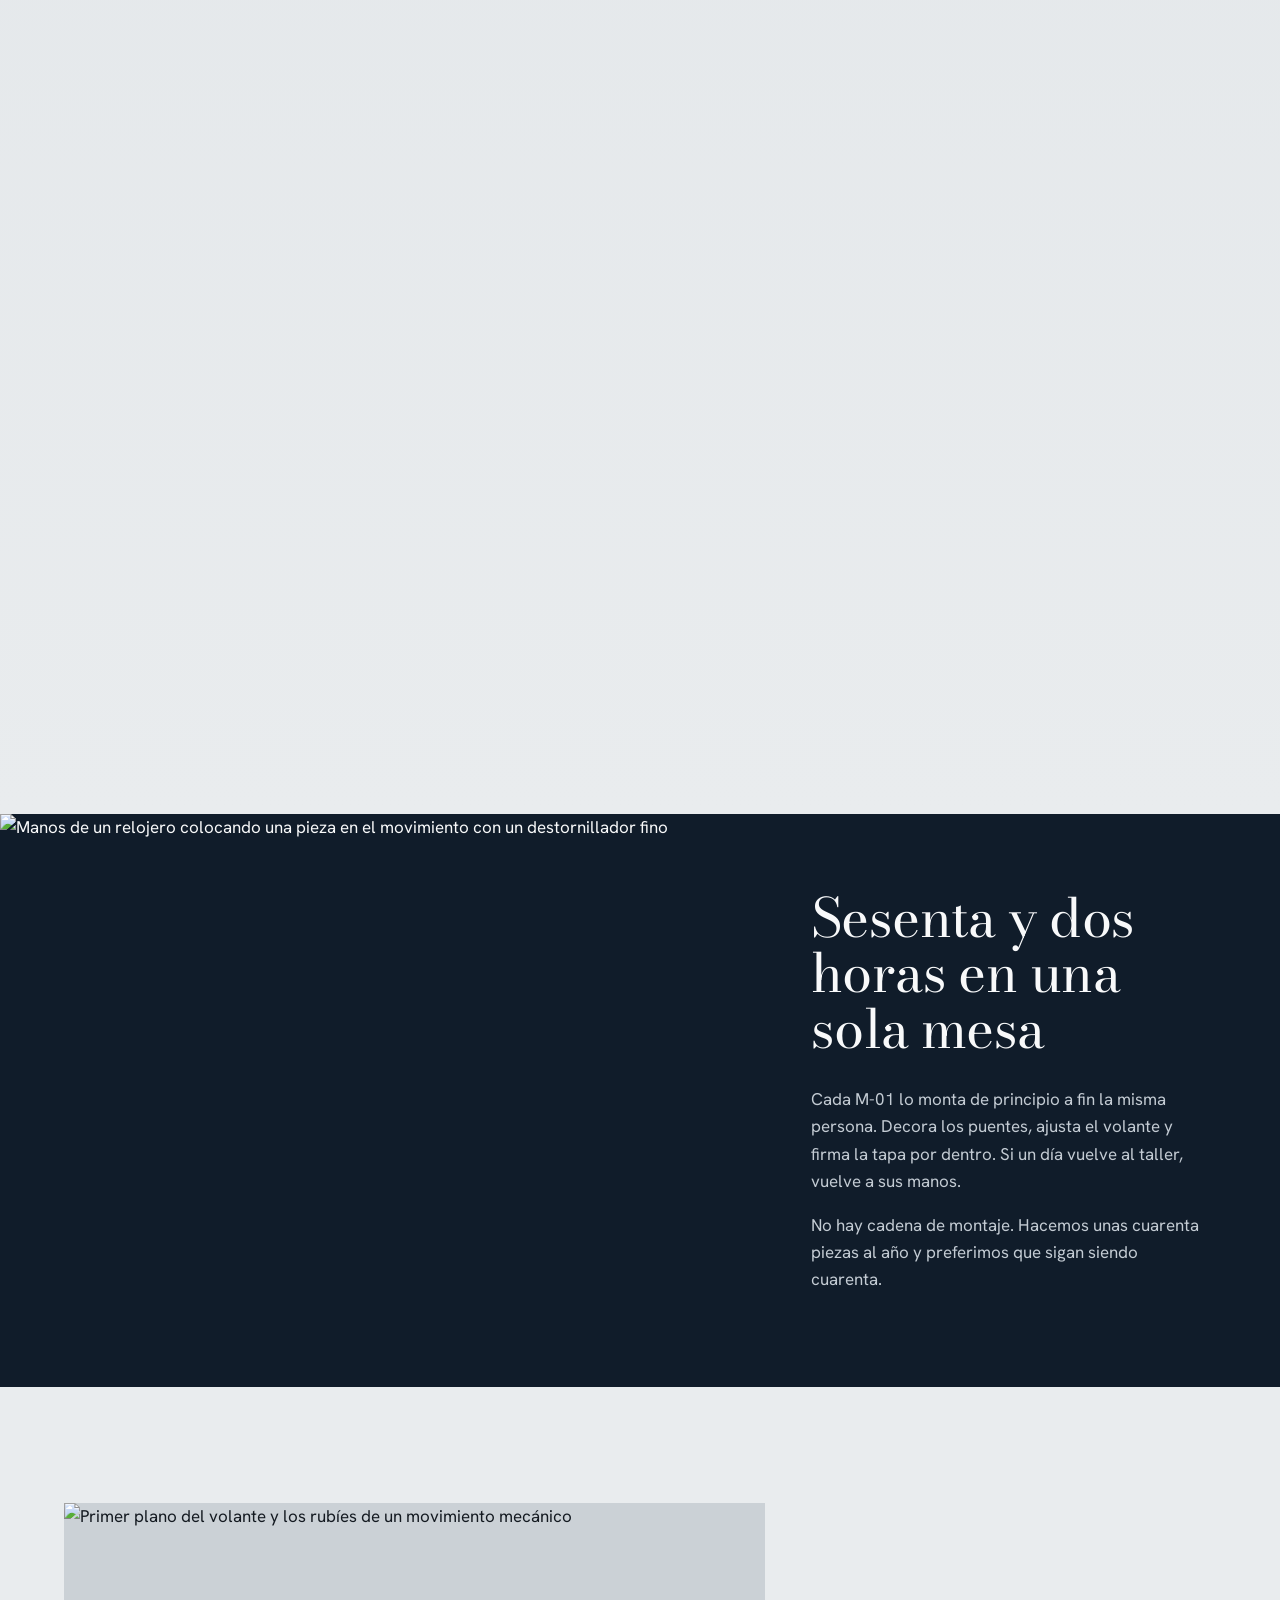
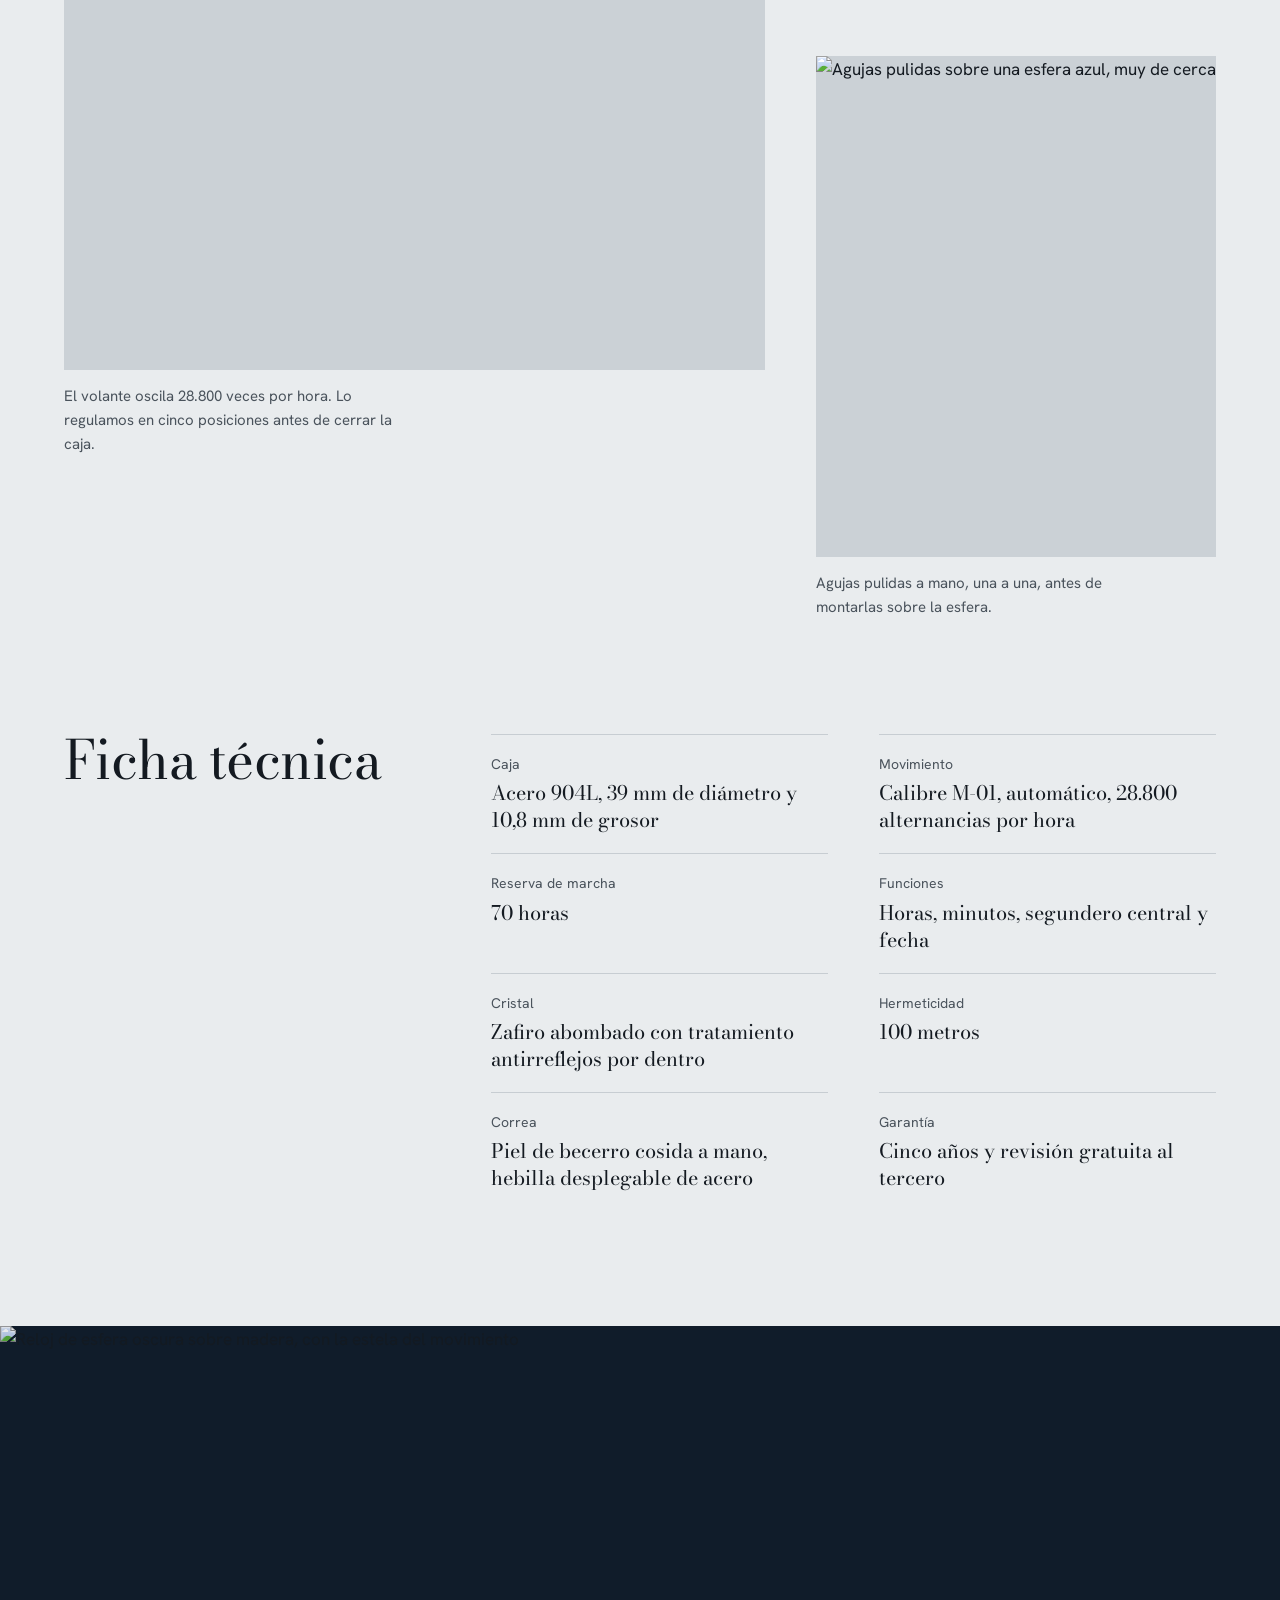
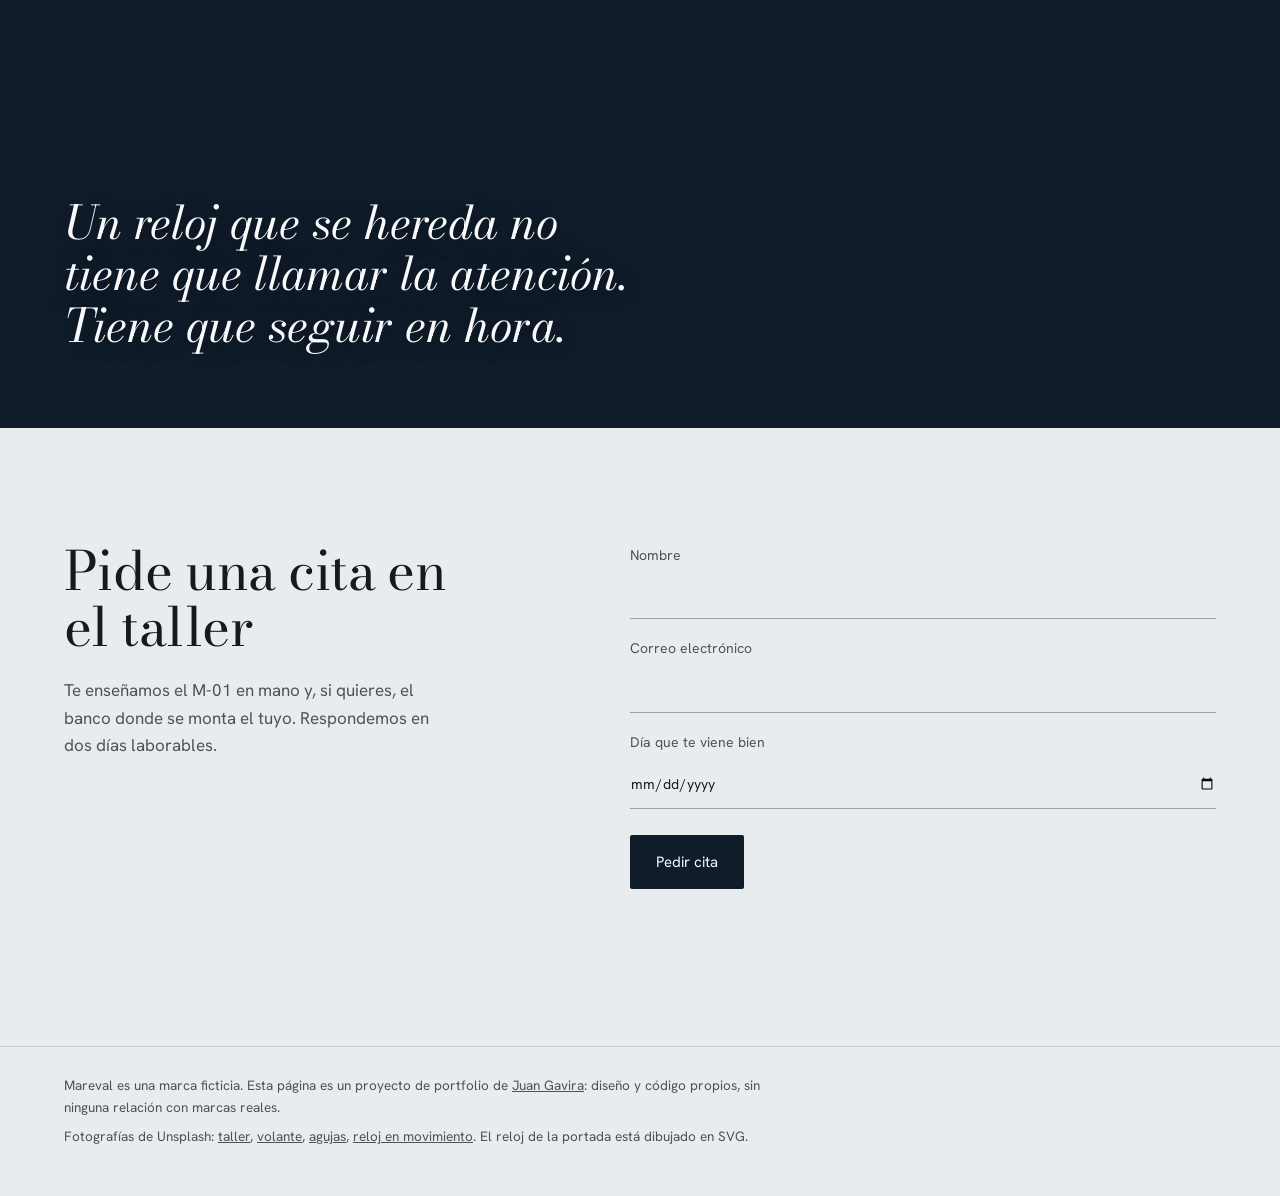
==== commit c64164ff: "Despiece con canto en las piezas, reloj más grande, vista previa al compartir y favicon Co-Authored-" ====
--- a/mareval/index.html
+++ b/mareval/index.html
@@ -5,8 +5,17 @@
 <meta name="viewport" content="width=device-width, initial-scale=1">
 <title>Mareval · Calibre M-01</title>
 <meta name="description" content="Mareval Calibre M-01: reloj automático de 39 mm ensamblado a mano. Marca ficticia creada como proyecto de portfolio.">
+<meta property="og:type" content="website">
+<meta property="og:title" content="Mareval · Calibre M-01">
+<meta property="og:description" content="Web de producto de una relojera ficticia: el reloj se desmonta pieza a pieza al hacer scroll.">
+<meta property="og:image" content="https://juangadi7.github.io/assets/img/og-mareval.jpg">
+<meta property="og:image:width" content="1200">
+<meta property="og:image:height" content="630">
+<meta property="og:url" content="https://juangadi7.github.io/mareval/">
+<meta name="twitter:card" content="summary_large_image">
+<link rel="icon" href="data:image/svg+xml,%3Csvg xmlns='http://www.w3.org/2000/svg' viewBox='0 0 32 32'%3E%3Ccircle cx='16' cy='16' r='14' fill='%23101C2A' stroke='%23B89B66' stroke-width='3'/%3E%3Cpath d='M16 16V8M16 16l5 3' stroke='%23B89B66' stroke-width='2.4' stroke-linecap='round'/%3E%3C/svg%3E">
 <link rel="preload" href="../assets/fonts/bodoni-moda-latin-400-normal.woff2" as="font" type="font/woff2" crossorigin>
-<link rel="stylesheet" href="mareval.css?v=3">
+<link rel="stylesheet" href="mareval.css?v=4">
 </head>
 <body>
 
@@ -186,6 +195,6 @@
   <p>Fotografías de Unsplash: <a href="https://unsplash.com/es/fotos/un-hombre-sostiene-un-reloj-en-la-mano-fToJybgJ0NQ">taller</a>, <a href="https://unsplash.com/es/fotos/un-primer-plano-de-una-esfera-de-reloj-con-los-engranajes-perdidos-3dyDozzCORw">volante</a>, <a href="https://unsplash.com/es/fotos/un-primer-plano-de-una-esfera-de-reloj-azul-f_2qB_YgFW4">agujas</a>, <a href="https://unsplash.com/es/fotos/un-reloj-con-desenfoque-de-movimiento-sobre-una-superficie-oscura-D8WPGuTbllA">reloj en movimiento</a>. El reloj de la portada está dibujado en SVG.</p>
 </footer>
 
-<script src="mareval.js?v=3"></script>
+<script src="mareval.js?v=4"></script>
 </body>
 </html>
--- a/mareval/mareval.css
+++ b/mareval/mareval.css
@@ -142,11 +142,15 @@
 .despiece-head p { margin: 0; color: var(--grafito); font-size: 15px; transition: opacity 300ms; }
 .despiece.moving .despiece-head p { opacity: 0; }
 .stage-wrap { position: relative; perspective: 1800px; perspective-origin: 50% 45%; display: grid; place-items: center; min-height: 0; }
-.stage { position: relative; width: min(46vh, 36vw, 480px); aspect-ratio: 1; transform-style: preserve-3d; will-change: transform; }
-.capa { position: absolute; inset: 0; transform-style: preserve-3d; will-change: transform, opacity; transition: opacity 250ms ease, filter 250ms ease; }
+.stage { position: relative; margin-top: 7vh; width: min(54vh, 40vw, 600px); aspect-ratio: 1; transform-style: preserve-3d; will-change: transform; }
+.capa { position: absolute; inset: 0; transform-style: preserve-3d; will-change: transform; }
 .capa svg { width: 100%; height: 100%; display: block; overflow: visible; }
-.stage.exploding .capa:not(.on) { opacity: .72; filter: saturate(.8); }
-.stage.exploding .capa.on { filter: drop-shadow(0 18px 24px rgba(16, 28, 42, .35)); }
+.capa > svg { position: relative; transform: translateZ(0.5px); }
+.canto { position: absolute; inset: 0; transform: translateZ(-3px); filter: brightness(.62) saturate(.9); }
+.canto.c2 { transform: translateZ(-6px); filter: brightness(.45) saturate(.8); }
+/* la atenuación va en las hojas, no en la capa: opacidad o filtros en la capa aplanarían su 3D */
+.capa > * { transition: opacity 250ms ease; }
+.stage.exploding .capa:not(.on) > * { opacity: .7; }
 .engrane { transform-box: fill-box; transform-origin: center; animation: girar var(--t, 12s) linear infinite; }
 .engrane.inv { animation-direction: reverse; }
 .volante { transform-box: fill-box; transform-origin: center; animation: oscilar .5s ease-in-out infinite alternate; }
